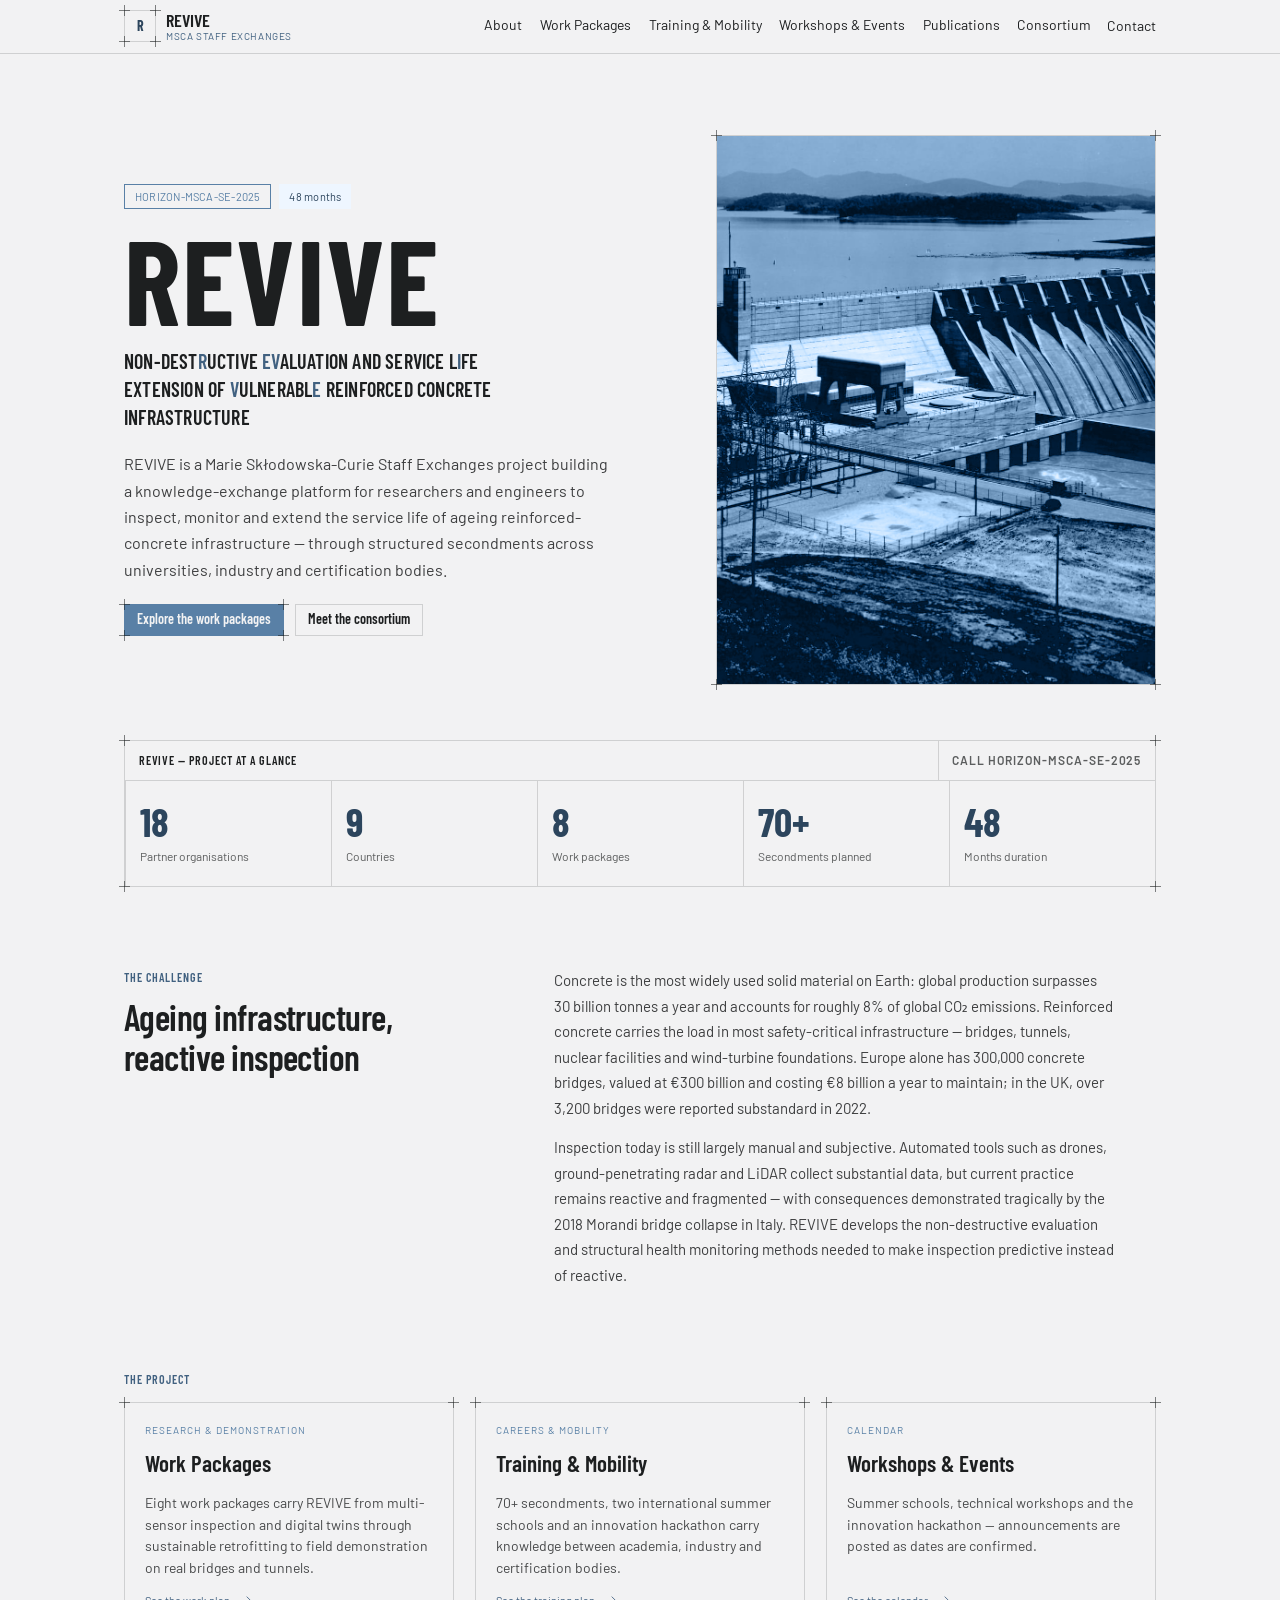
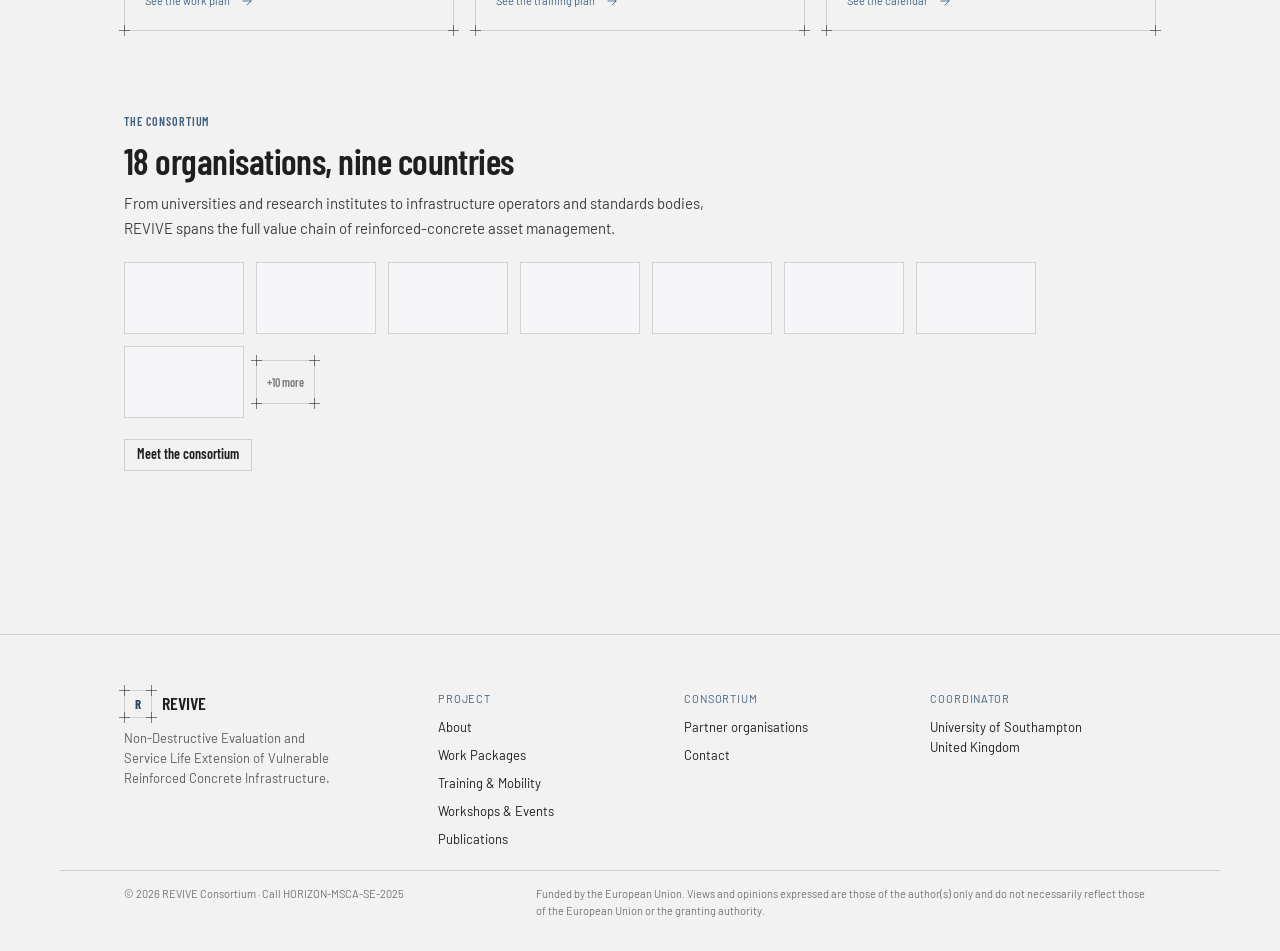
==== index.html @ 706a81e2 "Initial site upload" ====
<!DOCTYPE html>
<html lang="en">
<head>
<meta charset="utf-8">
<meta name="viewport" content="width=device-width, initial-scale=1">
<title>REVIVE — Non-Destructive Evaluation and Service Life Extension of Vulnerable Reinforced Concrete Infrastructure</title>
<meta name="description" content="REVIVE is a Marie Sklodowska-Curie Staff Exchanges project (HORIZON-MSCA-SE-2025) advancing non-destructive evaluation, structural health monitoring and sustainable service-life extension of reinforced concrete infrastructure.">
<link rel="stylesheet" href="styles.css">
<style>
  body { margin: 0; }
  a:not(.btn):hover { color: var(--color-accent-900); }
  .hovercard { transition: border-color .15s ease; }
  .hovercard:hover { border-color: var(--color-accent); }
  img { max-width: 100%; }
  @media (max-width: 720px) {
    section[style*="grid-template-columns"] { grid-template-columns: 1fr !important; }
  }
</style>
</head>
<body>
<div data-screen-label="Home">
<div style="border-bottom:1px solid var(--color-divider);background:var(--color-bg)">
  <nav class="nav" style="max-width:1160px;margin:0 auto;padding:var(--space-3) clamp(20px,5vw,64px);flex-wrap:wrap;row-gap:12px">
    <a href="index.html" style="display:flex;align-items:center;gap:10px;text-decoration:none;color:inherit;margin-right:auto">
      <span class="blueprint" style="position:relative;width:32px;height:32px;display:flex;align-items:center;justify-content:center;font-family:var(--font-heading);font-weight:700;font-size:14px;color:var(--color-accent-800);flex:none">
        <i class="corner tl"></i><i class="corner tr"></i><i class="corner bl"></i><i class="corner br"></i>R
      </span>
      <span style="display:flex;flex-direction:column;line-height:1.15">
        <span class="nav-brand" style="margin:0">REVIVE</span>
        <span style="font-size:10px;letter-spacing:.06em;text-transform:uppercase;color:var(--color-accent-700)">MSCA Staff Exchanges</span>
      </span>
    </a>
    <a href="about.html" style="font-size:14px;padding:4px 2px;text-decoration:none;color:var(--color-text);border-bottom:2px solid transparent;font-weight:400">About</a>
    <a href="work-packages.html" style="font-size:14px;padding:4px 2px;text-decoration:none;color:var(--color-text);border-bottom:2px solid transparent;font-weight:400">Work Packages</a>
    <a href="training-mobility.html" style="font-size:14px;padding:4px 2px;text-decoration:none;color:var(--color-text);border-bottom:2px solid transparent;font-weight:400">Training &amp; Mobility</a>
    <a href="workshops-events.html" style="font-size:14px;padding:4px 2px;text-decoration:none;color:var(--color-text);border-bottom:2px solid transparent;font-weight:400">Workshops &amp; Events</a>
    <a href="publications.html" style="font-size:14px;padding:4px 2px;text-decoration:none;color:var(--color-text);border-bottom:2px solid transparent;font-weight:400">Publications</a>
    <a href="consortium.html" style="font-size:14px;padding:4px 2px;text-decoration:none;color:var(--color-text);border-bottom:2px solid transparent;font-weight:400">Consortium</a>
    <a href="contact.html" style="{{ contactStyle }}">Contact</a>
  </nav>
</div>

<section style="max-width:1160px;margin:0 auto;padding:calc(var(--space-8) * 3) clamp(20px,5vw,64px) calc(var(--space-8) * 2);display:grid;grid-template-columns:minmax(0,6fr) minmax(0,5fr);gap:clamp(24px,5vw,64px);align-items:center">
  <div>
    <div style="display:flex;gap:8px;flex-wrap:wrap;margin-bottom:var(--space-4)">
      <span class="tag tag-outline" style="white-space:nowrap">HORIZON-MSCA-SE-2025</span>
      <span class="tag tag-accent">48 months</span>
    </div>
    <h1 style="font-family:var(--font-heading);font-weight:700;text-transform:uppercase;font-size:clamp(64px,10vw,120px);line-height:0.92;letter-spacing:0.01em;margin:0 0 var(--space-4);color:var(--color-text)">REVIVE</h1>
    <p style="font-family:var(--font-heading);font-weight:600;font-size:clamp(16px,1.8vw,20px);text-transform:uppercase;letter-spacing:.01em;line-height:1.4;color:var(--color-text);margin:0 0 var(--space-6);max-width:46ch">Non-Dest<span style="color:var(--color-accent-700)">r</span>uctive <span style="color:var(--color-accent-700)">e</span><span style="color:var(--color-accent-700)">v</span>aluation and service l<span style="color:var(--color-accent-700)">i</span>fe extension of <span style="color:var(--color-accent-700)">v</span>ulnerabl<span style="color:var(--color-accent-700)">e</span> reinforced concrete infrastructure</p>
    <p style="font-size:16px;line-height:1.65;max-width:54ch;color:color-mix(in srgb, var(--color-text) 85%, transparent);margin:0 0 var(--space-6)">REVIVE is a Marie Skłodowska-Curie Staff Exchanges project building a knowledge-exchange platform for researchers and engineers to inspect, monitor and extend the service life of ageing reinforced-concrete infrastructure — through structured secondments across universities, industry and certification bodies.</p>
    <div style="display:flex;gap:var(--space-3);flex-wrap:wrap">
      <a href="work-packages.html" class="btn btn-primary blueprint" style="text-decoration:none"><i class="corner tl"></i><i class="corner tr"></i><i class="corner bl"></i><i class="corner br"></i>Explore the work packages</a>
      <a href="consortium.html" class="btn btn-secondary" style="text-decoration:none">Meet the consortium</a>
    </div>
  </div>
  <figure class="blueprint duotone" style="position:relative;margin:0;aspect-ratio:4/5;min-height:320px">
    <i class="corner tl"></i><i class="corner tr"></i><i class="corner bl"></i><i class="corner br"></i>
    <img src="assets/concrete-infrastructure.jpg" alt="Large-scale reinforced concrete infrastructure" style="width:100%;height:100%;object-fit:cover;display:block">
  </figure>
</section>

<section style="max-width:1160px;margin:0 auto;padding:0 clamp(20px,5vw,64px) calc(var(--space-8) * 3)">
  <div class="blueprint" style="position:relative">
    <i class="corner tl"></i><i class="corner tr"></i><i class="corner bl"></i><i class="corner br"></i>
    <div style="display:flex;flex-wrap:wrap;border-bottom:1px solid var(--color-divider)">
      <span style="flex:1;min-width:220px;padding:var(--space-3) var(--space-4);font-size:12px;letter-spacing:.08em;text-transform:uppercase;font-weight:600;font-family:var(--font-heading)">REVIVE — project at a glance</span>
      <span style="padding:var(--space-3) var(--space-4);border-left:1px solid var(--color-divider);font-size:12px;letter-spacing:.08em;text-transform:uppercase;font-weight:600;color:color-mix(in srgb, var(--color-text) 70%, transparent);white-space:nowrap">Call HORIZON-MSCA-SE-2025</span>
    </div>
    <div style="display:grid;grid-template-columns:repeat(auto-fit,minmax(160px,1fr))">
      <div style="padding:var(--space-6) var(--space-4);border-left:1px solid var(--color-divider)">
        <div style="font-family:var(--font-heading);font-weight:700;font-size:40px;color:var(--color-accent-800);line-height:1">18</div>
        <div style="font-size:12px;color:color-mix(in srgb, var(--color-text) 70%, transparent);margin-top:6px">Partner organisations</div>
      </div>
      <div style="padding:var(--space-6) var(--space-4);border-left:1px solid var(--color-divider)">
        <div style="font-family:var(--font-heading);font-weight:700;font-size:40px;color:var(--color-accent-800);line-height:1">9</div>
        <div style="font-size:12px;color:color-mix(in srgb, var(--color-text) 70%, transparent);margin-top:6px">Countries</div>
      </div>
      <div style="padding:var(--space-6) var(--space-4);border-left:1px solid var(--color-divider)">
        <div style="font-family:var(--font-heading);font-weight:700;font-size:40px;color:var(--color-accent-800);line-height:1">8</div>
        <div style="font-size:12px;color:color-mix(in srgb, var(--color-text) 70%, transparent);margin-top:6px">Work packages</div>
      </div>
      <div style="padding:var(--space-6) var(--space-4);border-left:1px solid var(--color-divider)">
        <div style="font-family:var(--font-heading);font-weight:700;font-size:40px;color:var(--color-accent-800);line-height:1">70+</div>
        <div style="font-size:12px;color:color-mix(in srgb, var(--color-text) 70%, transparent);margin-top:6px">Secondments planned</div>
      </div>
      <div style="padding:var(--space-6) var(--space-4);border-left:1px solid var(--color-divider)">
        <div style="font-family:var(--font-heading);font-weight:700;font-size:40px;color:var(--color-accent-800);line-height:1">48</div>
        <div style="font-size:12px;color:color-mix(in srgb, var(--color-text) 70%, transparent);margin-top:6px">Months duration</div>
      </div>
    </div>
  </div>
</section>

<section style="max-width:1160px;margin:0 auto;padding:0 clamp(20px,5vw,64px) calc(var(--space-8) * 3);display:grid;grid-template-columns:minmax(0,0.85fr) minmax(0,1.4fr);gap:clamp(24px,5vw,64px)">
  <div>
    <span style="display:block;font-family:var(--font-heading);font-weight:600;font-size:12px;letter-spacing:.08em;text-transform:uppercase;color:var(--color-accent-700);margin-bottom:var(--space-3)">The challenge</span>
    <h2 style="font-size:clamp(26px,3.2vw,36px);margin:0;line-height:1.1">Ageing infrastructure, reactive inspection</h2>
  </div>
  <div>
    <p style="font-size:15px;line-height:1.7;color:color-mix(in srgb, var(--color-text) 85%, transparent);margin:0 0 var(--space-4);max-width:70ch">Concrete is the most widely used solid material on Earth: global production surpasses 30 billion tonnes a year and accounts for roughly 8% of global CO₂ emissions. Reinforced concrete carries the load in most safety-critical infrastructure — bridges, tunnels, nuclear facilities and wind-turbine foundations. Europe alone has 300,000 concrete bridges, valued at €300 billion and costing €8 billion a year to maintain; in the UK, over 3,200 bridges were reported substandard in 2022.</p>
    <p style="font-size:15px;line-height:1.7;color:color-mix(in srgb, var(--color-text) 85%, transparent);margin:0;max-width:70ch">Inspection today is still largely manual and subjective. Automated tools such as drones, ground-penetrating radar and LiDAR collect substantial data, but current practice remains reactive and fragmented — with consequences demonstrated tragically by the 2018 Morandi bridge collapse in Italy. REVIVE develops the non-destructive evaluation and structural health monitoring methods needed to make inspection predictive instead of reactive.</p>
  </div>
</section>

<section style="max-width:1160px;margin:0 auto;padding:0 clamp(20px,5vw,64px) calc(var(--space-8) * 3)">
  <span style="display:block;font-family:var(--font-heading);font-weight:600;font-size:12px;letter-spacing:.08em;text-transform:uppercase;color:var(--color-accent-700);margin-bottom:var(--space-4)">The project</span>
  <div style="display:grid;grid-template-columns:repeat(auto-fit,minmax(320px,1fr));gap:var(--space-6)">
    <a href="work-packages.html" class="card blueprint hovercard" style="text-decoration:none;color:inherit;padding:var(--space-6)">
      <i class="corner tl"></i><i class="corner tr"></i><i class="corner bl"></i><i class="corner br"></i>
      <div class="card-kicker">Research &amp; demonstration</div>
      <div class="card-title" style="font-size:23px;margin-top:4px">Work Packages</div>
      <p class="card-body" style="font-size:14px;margin-top:8px">Eight work packages carry REVIVE from multi-sensor inspection and digital twins through sustainable retrofitting to field demonstration on real bridges and tunnels.</p>
      <div class="card-meta" style="color:var(--color-accent-700);margin-top:var(--space-2)">See the work plan<svg width="14" height="14" viewBox="0 0 24 24" fill="none" stroke="currentColor" stroke-width="1.5" stroke-linecap="round" stroke-linejoin="round" style="margin-left:4px"><path d="M5 12h14"></path><path d="m12 5 7 7-7 7"></path></svg></div>
    </a>
    <a href="training-mobility.html" class="card blueprint hovercard" style="text-decoration:none;color:inherit;padding:var(--space-6)">
      <i class="corner tl"></i><i class="corner tr"></i><i class="corner bl"></i><i class="corner br"></i>
      <div class="card-kicker">Careers &amp; mobility</div>
      <div class="card-title" style="font-size:23px;margin-top:4px">Training &amp; Mobility</div>
      <p class="card-body" style="font-size:14px;margin-top:8px">70+ secondments, two international summer schools and an innovation hackathon carry knowledge between academia, industry and certification bodies.</p>
      <div class="card-meta" style="color:var(--color-accent-700);margin-top:var(--space-2)">See the training plan<svg width="14" height="14" viewBox="0 0 24 24" fill="none" stroke="currentColor" stroke-width="1.5" stroke-linecap="round" stroke-linejoin="round" style="margin-left:4px"><path d="M5 12h14"></path><path d="m12 5 7 7-7 7"></path></svg></div>
    </a>
    <a href="workshops-events.html" class="card blueprint hovercard" style="text-decoration:none;color:inherit;padding:var(--space-6)">
      <i class="corner tl"></i><i class="corner tr"></i><i class="corner bl"></i><i class="corner br"></i>
      <div class="card-kicker">Calendar</div>
      <div class="card-title" style="font-size:23px;margin-top:4px">Workshops &amp; Events</div>
      <p class="card-body" style="font-size:14px;margin-top:8px">Summer schools, technical workshops and the innovation hackathon — announcements are posted as dates are confirmed.</p>
      <div class="card-meta" style="color:var(--color-accent-700);margin-top:var(--space-2)">See the calendar<svg width="14" height="14" viewBox="0 0 24 24" fill="none" stroke="currentColor" stroke-width="1.5" stroke-linecap="round" stroke-linejoin="round" style="margin-left:4px"><path d="M5 12h14"></path><path d="m12 5 7 7-7 7"></path></svg></div>
    </a>
  </div>
</section>

<section style="max-width:1160px;margin:0 auto;padding:0 clamp(20px,5vw,64px) calc(var(--space-8) * 3)">
  <span style="display:block;font-family:var(--font-heading);font-weight:600;font-size:12px;letter-spacing:.08em;text-transform:uppercase;color:var(--color-accent-700);margin-bottom:var(--space-3)">The consortium</span>
  <h2 style="font-size:clamp(26px,3.2vw,36px);margin:0 0 var(--space-3);line-height:1.1">18 organisations, nine countries</h2>
  <p style="font-size:15px;line-height:1.7;color:color-mix(in srgb, var(--color-text) 85%, transparent);margin:0 0 var(--space-6);max-width:75ch">From universities and research institutes to infrastructure operators and standards bodies, REVIVE spans the full value chain of reinforced-concrete asset management.</p>
  <div style="display:flex;flex-wrap:wrap;gap:12px;margin-bottom:var(--space-6);align-items:center">
    <span class="blueprint" style="position:relative;width:120px;height:72px;flex:none;display:flex;align-items:center;justify-content:center;overflow:hidden;background:var(--color-neutral-100)"><i class="corner tl"></i><i class="corner tr"></i><i class="corner bl"></i><i class="corner br"></i><img src="assets/logos/uos.png" alt="University of Southampton logo" style="max-width:80%;max-height:72%;object-fit:contain" onerror="this.remove()"></span>
    <span class="blueprint" style="position:relative;width:120px;height:72px;flex:none;display:flex;align-items:center;justify-content:center;overflow:hidden;background:var(--color-neutral-100)"><i class="corner tl"></i><i class="corner tr"></i><i class="corner bl"></i><i class="corner br"></i><img src="assets/logos/tud.png" alt="TU Delft logo" style="max-width:80%;max-height:72%;object-fit:contain" onerror="this.remove()"></span>
    <span class="blueprint" style="position:relative;width:120px;height:72px;flex:none;display:flex;align-items:center;justify-content:center;overflow:hidden;background:var(--color-neutral-100)"><i class="corner tl"></i><i class="corner tr"></i><i class="corner bl"></i><i class="corner br"></i><img src="assets/logos/hsu.png" alt="Helmut Schmidt University logo" style="max-width:80%;max-height:72%;object-fit:contain" onerror="this.remove()"></span>
    <span class="blueprint" style="position:relative;width:120px;height:72px;flex:none;display:flex;align-items:center;justify-content:center;overflow:hidden;background:var(--color-neutral-100)"><i class="corner tl"></i><i class="corner tr"></i><i class="corner bl"></i><i class="corner br"></i><img src="assets/logos/uob.png" alt="University of Bristol logo" style="max-width:80%;max-height:72%;object-fit:contain" onerror="this.remove()"></span>
    <span class="blueprint" style="position:relative;width:120px;height:72px;flex:none;display:flex;align-items:center;justify-content:center;overflow:hidden;background:var(--color-neutral-100)"><i class="corner tl"></i><i class="corner tr"></i><i class="corner bl"></i><i class="corner br"></i><img src="assets/logos/urtv.png" alt="University of Roma Tor Vergata logo" style="max-width:80%;max-height:72%;object-fit:contain" onerror="this.remove()"></span>
    <span class="blueprint" style="position:relative;width:120px;height:72px;flex:none;display:flex;align-items:center;justify-content:center;overflow:hidden;background:var(--color-neutral-100)"><i class="corner tl"></i><i class="corner tr"></i><i class="corner bl"></i><i class="corner br"></i><img src="assets/logos/ul.png" alt="University of Ljubljana logo" style="max-width:80%;max-height:72%;object-fit:contain" onerror="this.remove()"></span>
    <span class="blueprint" style="position:relative;width:120px;height:72px;flex:none;display:flex;align-items:center;justify-content:center;overflow:hidden;background:var(--color-neutral-100)"><i class="corner tl"></i><i class="corner tr"></i><i class="corner bl"></i><i class="corner br"></i><img src="assets/logos/sztaki.png" alt="HUN-REN SZTAKI logo" style="max-width:80%;max-height:72%;object-fit:contain" onerror="this.remove()"></span>
    <span class="blueprint" style="position:relative;width:120px;height:72px;flex:none;display:flex;align-items:center;justify-content:center;overflow:hidden;background:var(--color-neutral-100)"><i class="corner tl"></i><i class="corner tr"></i><i class="corner bl"></i><i class="corner br"></i><img src="assets/logos/zag.png" alt="ZAG logo" style="max-width:80%;max-height:72%;object-fit:contain" onerror="this.remove()"></span>
    <span class="blueprint" style="position:relative;display:inline-flex;align-items:center;justify-content:center;min-width:56px;height:44px;padding:0 10px;font-family:var(--font-heading);font-weight:600;font-size:12px;color:color-mix(in srgb, var(--color-text) 55%, transparent)"><i class="corner tl"></i><i class="corner tr"></i><i class="corner bl"></i><i class="corner br"></i>+10 more</span>
  </div>
  <a href="consortium.html" class="btn btn-secondary" style="text-decoration:none">Meet the consortium</a>
</section>

<div style="border-top:1px solid var(--color-divider);margin-top:calc(var(--space-8) * 3)">
  <div style="max-width:1160px;margin:0 auto;padding:calc(var(--space-8) * 2) clamp(20px,5vw,64px) var(--space-6);display:grid;grid-template-columns:1.3fr 1fr 1fr 1fr;gap:var(--space-8) var(--space-6)">
    <div>
      <div style="display:flex;align-items:center;gap:10px;margin-bottom:var(--space-3)">
        <span class="blueprint" style="position:relative;width:28px;height:28px;display:flex;align-items:center;justify-content:center;font-family:var(--font-heading);font-weight:700;font-size:13px;color:var(--color-accent-800);flex:none"><i class="corner tl"></i><i class="corner tr"></i><i class="corner bl"></i><i class="corner br"></i>R</span>
        <span class="nav-brand" style="margin:0">REVIVE</span>
      </div>
      <p style="font-size:13px;color:color-mix(in srgb, var(--color-text) 70%, transparent);max-width:32ch;margin:0">Non-Destructive Evaluation and Service Life Extension of Vulnerable Reinforced Concrete Infrastructure.</p>
    </div>
    <div>
      <div style="font-size:11px;letter-spacing:.08em;text-transform:uppercase;color:var(--color-accent-700);margin-bottom:var(--space-3)">Project</div>
      <div style="display:flex;flex-direction:column;gap:8px">
        <a href="about.html" style="font-size:13px;color:var(--color-text);text-decoration:none">About</a>
        <a href="work-packages.html" style="font-size:13px;color:var(--color-text);text-decoration:none">Work Packages</a>
        <a href="training-mobility.html" style="font-size:13px;color:var(--color-text);text-decoration:none">Training &amp; Mobility</a>
        <a href="workshops-events.html" style="font-size:13px;color:var(--color-text);text-decoration:none">Workshops &amp; Events</a>
        <a href="publications.html" style="font-size:13px;color:var(--color-text);text-decoration:none">Publications</a>
      </div>
    </div>
    <div>
      <div style="font-size:11px;letter-spacing:.08em;text-transform:uppercase;color:var(--color-accent-700);margin-bottom:var(--space-3)">Consortium</div>
      <div style="display:flex;flex-direction:column;gap:8px">
        <a href="consortium.html" style="font-size:13px;color:var(--color-text);text-decoration:none">Partner organisations</a>
        <a href="contact.html" style="font-size:13px;color:var(--color-text);text-decoration:none">Contact</a>
      </div>
    </div>
    <div>
      <div style="font-size:11px;letter-spacing:.08em;text-transform:uppercase;color:var(--color-accent-700);margin-bottom:var(--space-3)">Coordinator</div>
      <p style="font-size:13px;margin:0;color:var(--color-text)">University of Southampton<br/>United Kingdom</p>
    </div>
  </div>
  <div style="max-width:1160px;margin:0 auto;padding:var(--space-4) clamp(20px,5vw,64px) calc(var(--space-8) * 1.2);display:flex;justify-content:space-between;flex-wrap:wrap;gap:12px;border-top:1px solid var(--color-divider);font-size:11px;color:color-mix(in srgb, var(--color-text) 60%, transparent)">
    <span>© 2026 REVIVE Consortium · Call HORIZON-MSCA-SE-2025</span>
    <span style="max-width:620px">Funded by the European Union. Views and opinions expressed are those of the author(s) only and do not necessarily reflect those of the European Union or the granting authority.</span>
  </div>
</div>
</div>
</body>
</html>
---- styles.css ----
/* Industry — design-system tokens and component classes. This file is the source of truth for the system's look; retune it here and see readme.md. */
@import url('https://fonts.googleapis.com/css2?family=Barlow:wght@400;500;700&family=Barlow+Condensed:wght@400;600&display=swap');

:root {
  --color-bg: #f2f2f3;
  --color-surface: #e9e9ea;
  --color-text: #1d1f20;
  --color-accent: #5980a6;
  --color-accent-2: #728fab;
  --color-divider: color-mix(in srgb, #1d1f20 16%, transparent);

  /* Tonal ramps — generated in OKLCH on one shared lightness scale, so the
     same step of any role matches the others in visual value. */
  --color-neutral-100: #f5f5f8;
  --color-neutral-200: #e7e7ea;
  --color-neutral-300: #d4d4d7;
  --color-neutral-400: #b7b7ba;
  --color-neutral-500: #98989b;
  --color-neutral-600: #7a7a7d;
  --color-neutral-700: #5d5d60;
  --color-neutral-800: #424244;
  --color-neutral-900: #2b2b2d;

  --color-accent-100: #eef6ff;
  --color-accent-200: #d6ebff;
  --color-accent-300: #b5d9fd;
  --color-accent-400: #94bce3;
  --color-accent-500: #749dc4;
  --color-accent-600: #597ea3;
  --color-accent-700: #416180;
  --color-accent-800: #2c455d;
  --color-accent-900: #1d2d3d;

  --color-accent-2-100: #eef6ff;
  --color-accent-2-200: #d6ebff;
  --color-accent-2-300: #bdd8f2;
  --color-accent-2-400: #9ebbd8;
  --color-accent-2-500: #7e9cb8;
  --color-accent-2-600: #627d98;
  --color-accent-2-700: #486077;
  --color-accent-2-800: #314457;
  --color-accent-2-900: #1f2d3a;

  --font-heading: "Barlow Condensed", system-ui, sans-serif;
  --font-heading-weight: 600;
  --font-body: "Barlow", system-ui, sans-serif;

  --space-1: 3.4px;
  --space-2: 6.8px;
  --space-3: 10.2px;
  --space-4: 13.6px;
  --space-6: 20.4px;
  --space-8: 27.2px;

  --radius-sm: 2px;
  --radius-md: 4px;
  --radius-lg: 7px;

  /* Elevation — derived from the ground: soft ink-tinted shadows on a
     light theme, a hairline edge + ambient darkness on a dark one. */
  --shadow-sm: 0 1px 2px color-mix(in srgb, #2b2b2d 14%, transparent);
  --shadow-md: 0 3px 10px color-mix(in srgb, #2b2b2d 16%, transparent);
  --shadow-lg: 0 12px 32px color-mix(in srgb, #2b2b2d 22%, transparent);
}

body {
  background: var(--color-bg);
  color: var(--color-text);
  font-family: var(--font-body);
}
h1, h2, h3, h4 { font-family: var(--font-heading); font-weight: var(--font-heading-weight); }

.blueprint {
  position: relative;
  border: 1px solid var(--color-divider);
  border-radius: 0;
}
/* The overlay image treatments (halftone, duotone) clip their overlay
   (overflow:hidden); a blueprint wrapper draws its registration marks
   outside the box, so when both classes share a wrapper the frame must
   win. */
.blueprint.halftone, .blueprint.plate, .blueprint.duotone { overflow: visible; }
.blueprint > .corner {
  position: absolute; width: 11px; height: 11px;
  color: color-mix(in srgb, var(--color-text) 55%, transparent);
}
.blueprint > .corner::before, .blueprint > .corner::after {
  content: ""; position: absolute; background: currentColor;
}
.blueprint > .corner::before { left: 5px; top: 0; width: 1px; height: 100%; }
.blueprint > .corner::after  { top: 5px; left: 0; width: 100%; height: 1px; }
.blueprint > .corner.tl { top: -6px; left: -6px; }
.blueprint > .corner.tr { top: -6px; right: -6px; }
.blueprint > .corner.bl { bottom: -6px; left: -6px; }
.blueprint > .corner.br { bottom: -6px; right: -6px; }

.duotone{position:relative;overflow:hidden}
.duotone::after{content:"";position:absolute;inset:0;pointer-events:none;
  background:var(--color-accent);mix-blend-mode:color}

/* ══════════════════════════════════════════════════════════════════════════
   Components — built with the tokens above. Plain CSS
   on plain HTML: no JavaScript, no build step. Each class is documented in
   readme.md and demonstrated in foundations/ and components/.
   ══════════════════════════════════════════════════════════════════════ */

*, *::before, *::after { box-sizing: border-box; }
body { margin: 0; font-size: 15px; line-height: 1.55; font-weight: 400; }
h1, h2, h3, h4, h5, h6 {
  font-family: var(--font-heading); font-weight: var(--font-heading-weight);
  line-height: 1.12; letter-spacing: -0.015em; margin: 0 0 var(--space-2);
}
h1 { font-size: 42px; }
h2 { font-size: 32px; }
h3 { font-size: 25px; }
h4 { font-size: 20px; }
h5 { font-size: 16px; }
h6 { font-size: 13px; }
h6 { letter-spacing: 0.08em; text-transform: uppercase; }
p { margin: 0 0 var(--space-3); }
a { color: var(--color-accent); text-underline-offset: 3px; }
img { display: block; max-width: 100%; }
figure { margin: 0; }
figcaption {
  font-size: 11px; margin-top: var(--space-1);
  color: color-mix(in srgb, var(--color-text) 55%, transparent);
}
.text-muted { color: color-mix(in srgb, var(--color-text) 55%, transparent); }
:focus { outline: none; }
:focus-visible { outline: 2px solid var(--color-accent); outline-offset: 2px; }
::selection { background: color-mix(in srgb, var(--color-accent) 30%, transparent); }

/* — rules — */
.hr {
  height: 1px; border: 0; margin: var(--space-4) 0;
  background: var(--color-divider);
}

/* — buttons — */
.btn {
  display: inline-flex; align-items: center; justify-content: center; gap: 6px;
  cursor: pointer; text-decoration: none;
  font-family: var(--font-heading); font-weight: var(--font-heading-weight);
  font-size: 14px; line-height: 1.2; color: var(--color-text); /* matches the .input's 14px —
     the pair sits side by side in sign-up rows */
  background: transparent; border: 1px solid transparent;
  padding: var(--space-2) calc(var(--space-3) * 1.2);
  border-radius: var(--radius-md);
}
.btn svg { display: block; }
.btn:disabled { opacity: 0.45; cursor: not-allowed; }
.btn-primary { background: var(--color-accent); color: var(--color-bg); }
.btn-primary:hover { background: var(--color-accent-600); }
.btn-primary:active { background: var(--color-accent-700); }
.btn-secondary { border-color: var(--color-divider); }
.btn-secondary:hover { background: color-mix(in srgb, var(--color-text) 7%, transparent); }
.btn-secondary:active { background: color-mix(in srgb, var(--color-text) 14%, transparent); }
.btn-ghost { color: var(--color-accent); padding-inline: var(--space-1); }
.btn-ghost:hover { background: color-mix(in srgb, var(--color-accent) 10%, transparent); }
.btn-ghost:active { background: color-mix(in srgb, var(--color-accent) 18%, transparent); }
.btn-icon { width: 36px; height: 36px; padding: 0; }
.btn-block { width: 100%; margin-top: var(--space-2); }

/* — forms — */
.field > label {
  display: block; font-size: 12px; margin-bottom: 5px;
  color: color-mix(in srgb, var(--color-text) 70%, transparent);
}
.input {
  width: 100%; min-height: 36px; padding: 6px 10px; font: inherit;
  font-size: 14px; color: var(--color-text); caret-color: var(--color-accent);
  background: var(--color-surface);
  border: 1px solid var(--color-divider); border-radius: var(--radius-md);
}
.input:hover { border-color: color-mix(in srgb, var(--color-text) 45%, transparent); }
.input:focus-visible { border-color: var(--color-accent); outline-offset: 0; }
textarea.input { min-height: 90px; resize: vertical; }
.radio { display: inline-flex; align-items: center; gap: 8px; cursor: pointer; font-size: 14px; }
.radio input, .seg-opt input {
  position: absolute; opacity: 0; width: 0; height: 0; pointer-events: none;
}
.radio .dot {
  width: 16px; height: 16px; flex: none; border-radius: 50%;
  border: 1.5px solid var(--color-divider);
}
.radio:hover .dot { border-color: var(--color-accent); }
.radio input:checked + .dot {
  border-color: var(--color-accent); background: var(--color-accent);
  box-shadow: inset 0 0 0 4px var(--color-bg);
}
.radio input:focus-visible + .dot { outline: 2px solid var(--color-accent); outline-offset: 2px; }
.seg {
  display: inline-flex; overflow: hidden;
  border: 1px solid var(--color-divider); border-radius: var(--radius-md);
}
.seg-opt {
  display: inline-flex; align-items: center; gap: 6px;
  padding: 7px 12px; font-size: 13px; cursor: pointer;
}
.seg-opt + .seg-opt { border-left: 1px solid var(--color-divider); }
.seg-opt:has(input:checked) { background: var(--color-accent); color: var(--color-bg); }
.seg-opt:not(:has(input:checked)):hover { background: color-mix(in srgb, var(--color-text) 7%, transparent); }
.seg-opt:has(input:focus-visible) { outline: 2px solid var(--color-accent); outline-offset: -2px; }

/* — cards — */
.card {
  display: flex; flex-direction: column; gap: var(--space-2);
  padding: var(--space-3); border-radius: var(--radius-md); background: var(--color-surface);
}
.card-kicker { font-size: 10px; letter-spacing: 0.1em; text-transform: uppercase; color: var(--color-accent); }
.card-title {
  font-family: var(--font-heading); font-weight: var(--font-heading-weight);
  font-size: 17px; line-height: 1.2;
}
.card-body { margin: 0; font-size: 13px; opacity: 0.8; flex: 1; }
.card-meta {
  display: flex; align-items: center; gap: 6px; font-size: 11px;
  color: color-mix(in srgb, var(--color-text) 50%, transparent);
}
.elev-sm { box-shadow: var(--shadow-sm); }
.elev-md { box-shadow: var(--shadow-md); }
.elev-lg { box-shadow: var(--shadow-lg); }

/* — tags — */
.tag {
  display: inline-flex; align-items: center; font-size: 11px;
  letter-spacing: 0.02em; padding: 3px 10px;
  border-radius: calc(var(--radius-md) * 0.75);
}
.tag-accent { background: var(--color-accent-100); color: var(--color-accent-800); }
.tag-accent-2 { background: var(--color-accent-2-100); color: var(--color-accent-2-800); }
.tag-neutral { background: var(--color-neutral-100); color: var(--color-neutral-800); }
.tag-outline { border: 1px solid var(--color-accent); color: var(--color-accent); }

/* — navigation — */
.nav {
  display: flex; align-items: center; gap: var(--space-4);
  padding: var(--space-3) var(--space-4);
  border-bottom: none;
}
.nav-brand {
  font-family: var(--font-heading); font-weight: var(--font-heading-weight);
  font-size: 18px; margin-right: auto;
}
.nav a { color: inherit; text-decoration: none; font-size: 14px; }
.nav a:hover, .nav a[aria-current='page'] { color: var(--color-accent); }

/* — tables — */
.table { width: 100%; border-collapse: collapse; font-size: 14px; }
.table th {
  text-align: left; font-size: 11px; letter-spacing: 0.08em; text-transform: uppercase;
  color: color-mix(in srgb, var(--color-text) 60%, transparent);
  padding: var(--space-2); border-bottom: 1px solid var(--color-divider);
}
.table td {
  padding: var(--space-2);
  border-bottom: 1px solid color-mix(in srgb, var(--color-text) 8%, transparent);
}
.table tbody tr:hover { background: color-mix(in srgb, var(--color-text) 4%, transparent); }

/* — dialog — */
.dialog-backdrop {
  position: fixed; inset: 0; display: grid; place-items: center;
  padding: var(--space-4);
  background: color-mix(in srgb, var(--color-neutral-900) 50%, transparent);
}
.dialog {
  width: min(440px, 100%); display: flex; flex-direction: column; gap: var(--space-3);
  padding: var(--space-4); border-radius: var(--radius-lg);
  background: var(--color-surface); box-shadow: var(--shadow-lg);
}
.dialog-title {
  font-family: var(--font-heading); font-weight: var(--font-heading-weight);
  font-size: 20px;
}
.dialog-body { font-size: 14px; opacity: 0.85; }
.dialog-actions { display: flex; justify-content: flex-end; gap: var(--space-2); margin-top: var(--space-2); }

/* — blueprint frame: components are wireframe objects (see .blueprint
     and .corner above) — square, transparent, hairline-bordered — */
.card, .btn, .input, .tag, .seg, .dialog { border-radius: 0; }
.card, .dialog { background: transparent; border: 1px solid var(--color-divider); }
.btn { border: 1px solid var(--color-divider); }
.btn-primary { border-color: var(--color-accent); }
.btn-ghost { border-color: transparent; }
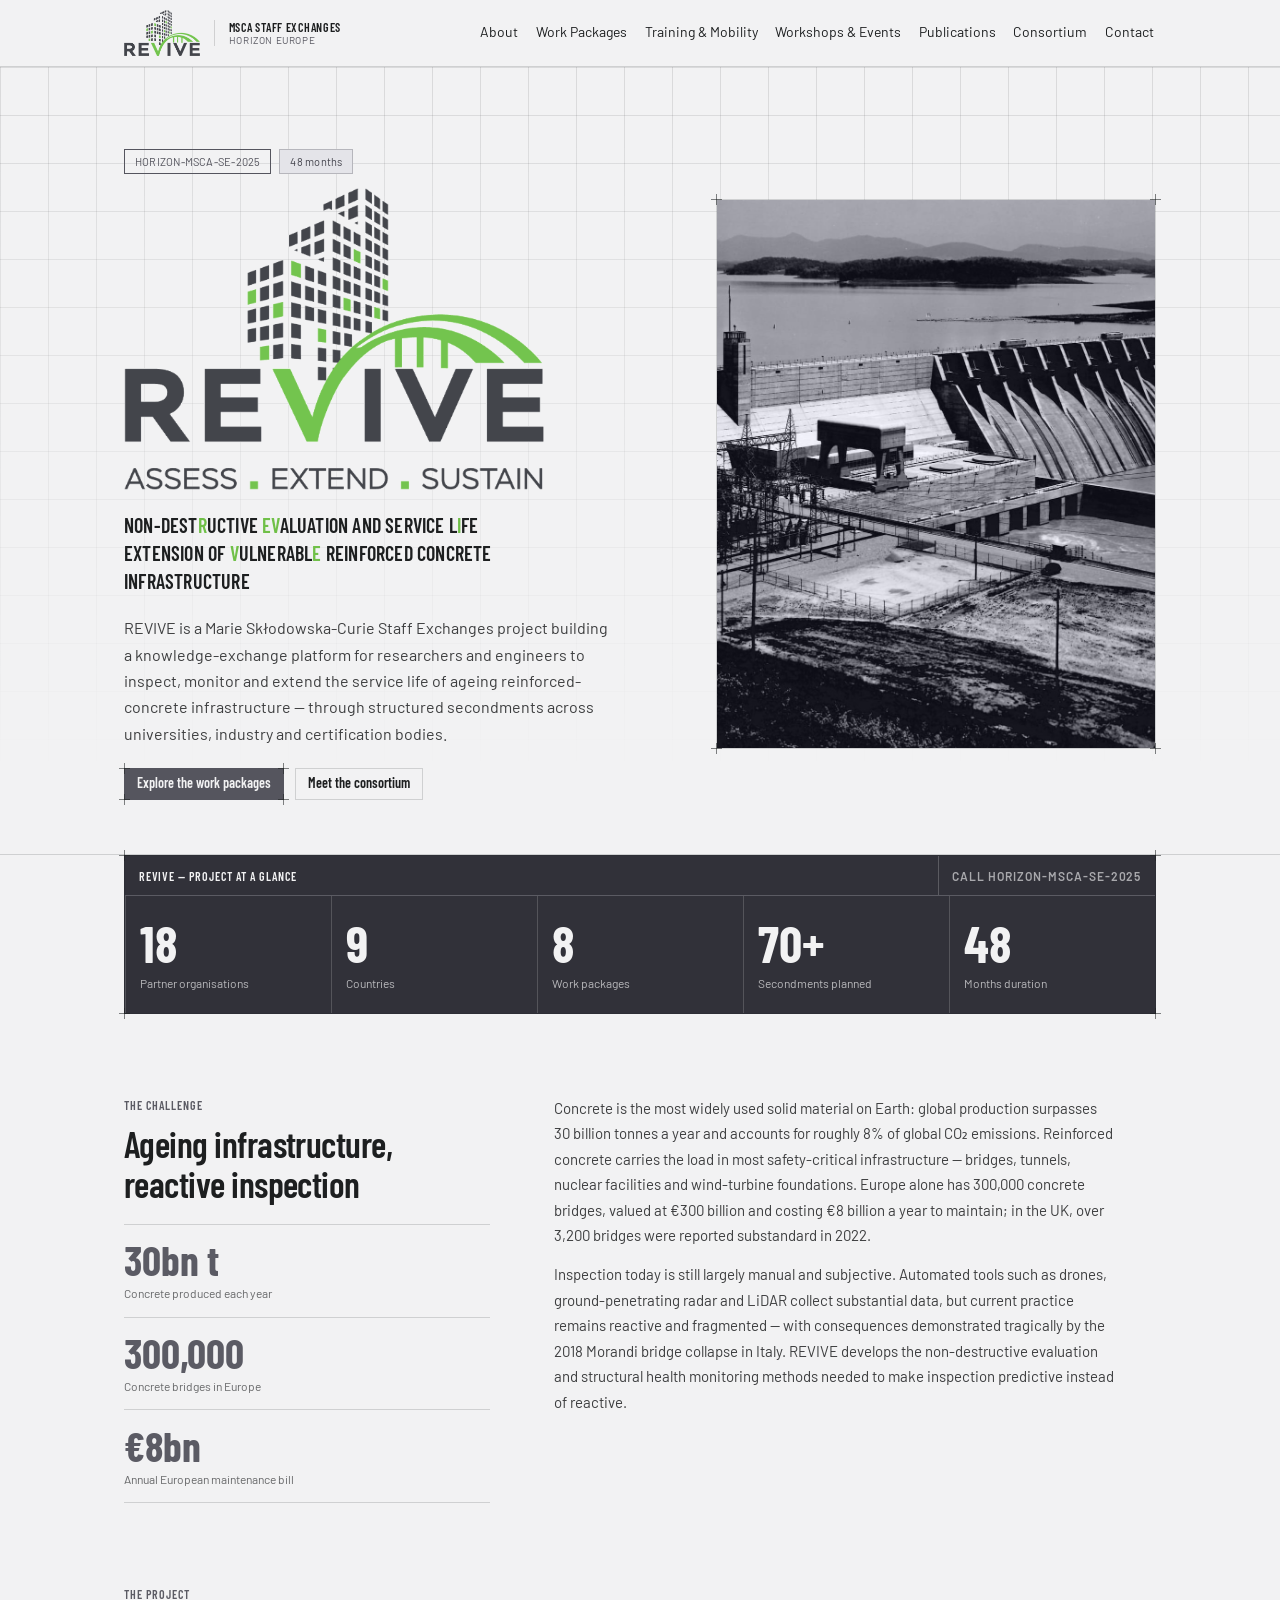
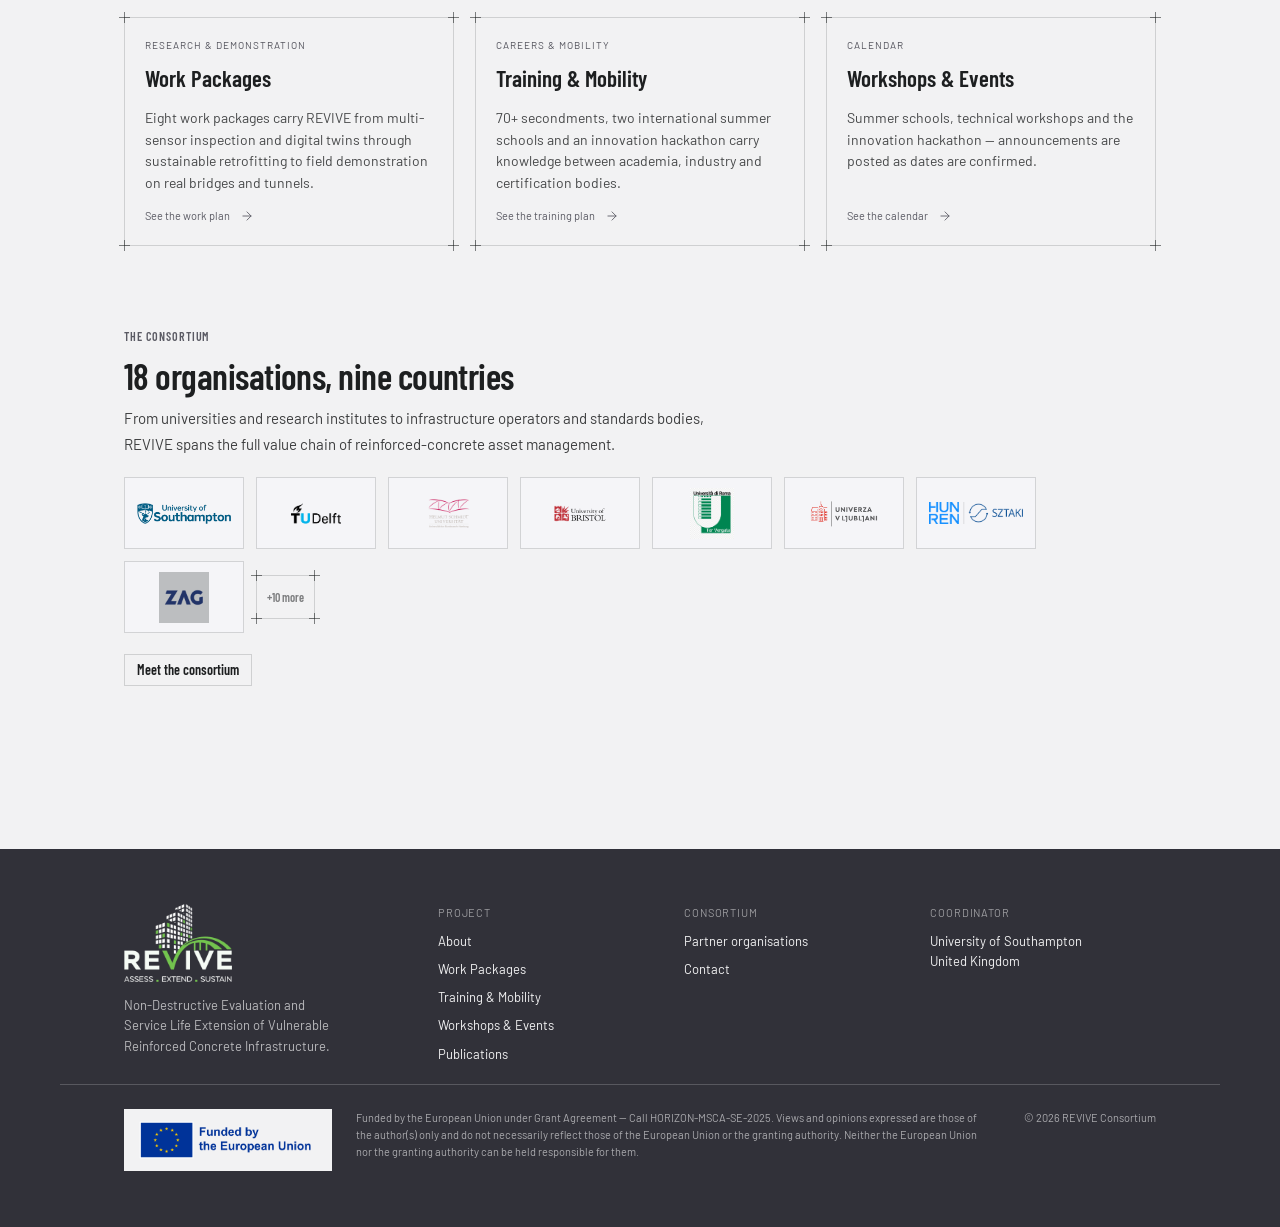
==== commit 419acc12: "Add files via upload" ====
--- a/index.html
+++ b/index.html
@@ -6,28 +6,18 @@
 <title>REVIVE — Non-Destructive Evaluation and Service Life Extension of Vulnerable Reinforced Concrete Infrastructure</title>
 <meta name="description" content="REVIVE is a Marie Sklodowska-Curie Staff Exchanges project (HORIZON-MSCA-SE-2025) advancing non-destructive evaluation, structural health monitoring and sustainable service-life extension of reinforced concrete infrastructure.">
 <link rel="stylesheet" href="styles.css">
-<style>
-  body { margin: 0; }
-  a:not(.btn):hover { color: var(--color-accent-900); }
-  .hovercard { transition: border-color .15s ease; }
-  .hovercard:hover { border-color: var(--color-accent); }
-  img { max-width: 100%; }
-  @media (max-width: 720px) {
-    section[style*="grid-template-columns"] { grid-template-columns: 1fr !important; }
-  }
-</style>
+<link rel="stylesheet" href="theme-revive.css">
+<link rel="stylesheet" href="site.css">
 </head>
 <body>
 <div data-screen-label="Home">
 <div style="border-bottom:1px solid var(--color-divider);background:var(--color-bg)">
   <nav class="nav" style="max-width:1160px;margin:0 auto;padding:var(--space-3) clamp(20px,5vw,64px);flex-wrap:wrap;row-gap:12px">
-    <a href="index.html" style="display:flex;align-items:center;gap:10px;text-decoration:none;color:inherit;margin-right:auto">
-      <span class="blueprint" style="position:relative;width:32px;height:32px;display:flex;align-items:center;justify-content:center;font-family:var(--font-heading);font-weight:700;font-size:14px;color:var(--color-accent-800);flex:none">
-        <i class="corner tl"></i><i class="corner tr"></i><i class="corner bl"></i><i class="corner br"></i>R
-      </span>
-      <span style="display:flex;flex-direction:column;line-height:1.15">
-        <span class="nav-brand" style="margin:0">REVIVE</span>
-        <span style="font-size:10px;letter-spacing:.06em;text-transform:uppercase;color:var(--color-accent-700)">MSCA Staff Exchanges</span>
+    <a href="index.html" style="display:flex;align-items:center;gap:14px;text-decoration:none;color:inherit;margin-right:auto">
+      <img src="assets/revive-logo-mark.png" alt="REVIVE" style="height:46px;width:auto;display:block;flex:none"/>
+      <span style="display:flex;flex-direction:column;line-height:1.2;padding-left:14px;border-left:1px solid var(--color-divider)">
+        <span style="font-family:var(--font-heading);font-weight:600;font-size:12px;letter-spacing:.06em;text-transform:uppercase;color:var(--color-text)">MSCA Staff Exchanges</span>
+        <span style="font-size:10px;letter-spacing:.06em;text-transform:uppercase;color:var(--color-accent-700)">Horizon Europe</span>
       </span>
     </a>
     <a href="about.html" style="font-size:14px;padding:4px 2px;text-decoration:none;color:var(--color-text);border-bottom:2px solid transparent;font-weight:400">About</a>
@@ -36,18 +26,19 @@
     <a href="workshops-events.html" style="font-size:14px;padding:4px 2px;text-decoration:none;color:var(--color-text);border-bottom:2px solid transparent;font-weight:400">Workshops &amp; Events</a>
     <a href="publications.html" style="font-size:14px;padding:4px 2px;text-decoration:none;color:var(--color-text);border-bottom:2px solid transparent;font-weight:400">Publications</a>
     <a href="consortium.html" style="font-size:14px;padding:4px 2px;text-decoration:none;color:var(--color-text);border-bottom:2px solid transparent;font-weight:400">Consortium</a>
-    <a href="contact.html" style="{{ contactStyle }}">Contact</a>
+    <a href="contact.html" style="font-size:14px;padding:4px 2px;text-decoration:none;color:var(--color-text);border-bottom:2px solid transparent;font-weight:400">Contact</a>
   </nav>
 </div>
 
+<div class="gridhead" style="position:relative;isolation:isolate;border-bottom:1px solid var(--color-divider)">
 <section style="max-width:1160px;margin:0 auto;padding:calc(var(--space-8) * 3) clamp(20px,5vw,64px) calc(var(--space-8) * 2);display:grid;grid-template-columns:minmax(0,6fr) minmax(0,5fr);gap:clamp(24px,5vw,64px);align-items:center">
   <div>
     <div style="display:flex;gap:8px;flex-wrap:wrap;margin-bottom:var(--space-4)">
       <span class="tag tag-outline" style="white-space:nowrap">HORIZON-MSCA-SE-2025</span>
       <span class="tag tag-accent">48 months</span>
     </div>
-    <h1 style="font-family:var(--font-heading);font-weight:700;text-transform:uppercase;font-size:clamp(64px,10vw,120px);line-height:0.92;letter-spacing:0.01em;margin:0 0 var(--space-4);color:var(--color-text)">REVIVE</h1>
-    <p style="font-family:var(--font-heading);font-weight:600;font-size:clamp(16px,1.8vw,20px);text-transform:uppercase;letter-spacing:.01em;line-height:1.4;color:var(--color-text);margin:0 0 var(--space-6);max-width:46ch">Non-Dest<span style="color:var(--color-accent-700)">r</span>uctive <span style="color:var(--color-accent-700)">e</span><span style="color:var(--color-accent-700)">v</span>aluation and service l<span style="color:var(--color-accent-700)">i</span>fe extension of <span style="color:var(--color-accent-700)">v</span>ulnerabl<span style="color:var(--color-accent-700)">e</span> reinforced concrete infrastructure</p>
+    <h1 style="margin:0 0 var(--space-6)"><img src="assets/revive-logo.png" alt="REVIVE — Assess, Extend, Sustain" style="width:clamp(240px,34vw,420px);height:auto;display:block"/></h1>
+    <p style="font-family:var(--font-heading);font-weight:600;font-size:clamp(16px,1.8vw,20px);text-transform:uppercase;letter-spacing:.01em;line-height:1.4;color:var(--color-text);margin:0 0 var(--space-6);max-width:46ch">Non-Dest<span style="color:var(--color-revive-green)">r</span>uctive <span style="color:var(--color-revive-green)">e</span><span style="color:var(--color-revive-green)">v</span>aluation and service l<span style="color:var(--color-revive-green)">i</span>fe extension of <span style="color:var(--color-revive-green)">v</span>ulnerabl<span style="color:var(--color-revive-green)">e</span> reinforced concrete infrastructure</p>
     <p style="font-size:16px;line-height:1.65;max-width:54ch;color:color-mix(in srgb, var(--color-text) 85%, transparent);margin:0 0 var(--space-6)">REVIVE is a Marie Skłodowska-Curie Staff Exchanges project building a knowledge-exchange platform for researchers and engineers to inspect, monitor and extend the service life of ageing reinforced-concrete infrastructure — through structured secondments across universities, industry and certification bodies.</p>
     <div style="display:flex;gap:var(--space-3);flex-wrap:wrap">
       <a href="work-packages.html" class="btn btn-primary blueprint" style="text-decoration:none"><i class="corner tl"></i><i class="corner tr"></i><i class="corner bl"></i><i class="corner br"></i>Explore the work packages</a>
@@ -59,34 +50,35 @@
     <img src="assets/concrete-infrastructure.jpg" alt="Large-scale reinforced concrete infrastructure" style="width:100%;height:100%;object-fit:cover;display:block">
   </figure>
 </section>
+</div>
 
 <section style="max-width:1160px;margin:0 auto;padding:0 clamp(20px,5vw,64px) calc(var(--space-8) * 3)">
-  <div class="blueprint" style="position:relative">
+  <div class="blueprint" style="position:relative;background:var(--color-accent-900)">
     <i class="corner tl"></i><i class="corner tr"></i><i class="corner bl"></i><i class="corner br"></i>
-    <div style="display:flex;flex-wrap:wrap;border-bottom:1px solid var(--color-divider)">
-      <span style="flex:1;min-width:220px;padding:var(--space-3) var(--space-4);font-size:12px;letter-spacing:.08em;text-transform:uppercase;font-weight:600;font-family:var(--font-heading)">REVIVE — project at a glance</span>
-      <span style="padding:var(--space-3) var(--space-4);border-left:1px solid var(--color-divider);font-size:12px;letter-spacing:.08em;text-transform:uppercase;font-weight:600;color:color-mix(in srgb, var(--color-text) 70%, transparent);white-space:nowrap">Call HORIZON-MSCA-SE-2025</span>
+    <div style="display:flex;flex-wrap:wrap;border-bottom:1px solid color-mix(in srgb, var(--color-bg) 22%, transparent)">
+      <span style="flex:1;min-width:220px;padding:var(--space-3) var(--space-4);font-size:12px;letter-spacing:.08em;text-transform:uppercase;font-weight:600;font-family:var(--font-heading);color:var(--color-bg)">REVIVE — project at a glance</span>
+      <span style="padding:var(--space-3) var(--space-4);border-left:1px solid color-mix(in srgb, var(--color-bg) 22%, transparent);font-size:12px;letter-spacing:.08em;text-transform:uppercase;font-weight:600;color:color-mix(in srgb, var(--color-bg) 62%, transparent);white-space:nowrap">Call HORIZON-MSCA-SE-2025</span>
     </div>
     <div style="display:grid;grid-template-columns:repeat(auto-fit,minmax(160px,1fr))">
-      <div style="padding:var(--space-6) var(--space-4);border-left:1px solid var(--color-divider)">
-        <div style="font-family:var(--font-heading);font-weight:700;font-size:40px;color:var(--color-accent-800);line-height:1">18</div>
-        <div style="font-size:12px;color:color-mix(in srgb, var(--color-text) 70%, transparent);margin-top:6px">Partner organisations</div>
+      <div style="padding:var(--space-6) var(--space-4);border-left:1px solid color-mix(in srgb, var(--color-bg) 18%, transparent)">
+        <div style="font-family:var(--font-heading);font-weight:700;font-size:clamp(38px,4vw,52px);color:var(--color-bg);line-height:1">18</div>
+        <div style="font-size:12px;color:color-mix(in srgb, var(--color-bg) 70%, transparent);margin-top:6px">Partner organisations</div>
       </div>
-      <div style="padding:var(--space-6) var(--space-4);border-left:1px solid var(--color-divider)">
-        <div style="font-family:var(--font-heading);font-weight:700;font-size:40px;color:var(--color-accent-800);line-height:1">9</div>
-        <div style="font-size:12px;color:color-mix(in srgb, var(--color-text) 70%, transparent);margin-top:6px">Countries</div>
+      <div style="padding:var(--space-6) var(--space-4);border-left:1px solid color-mix(in srgb, var(--color-bg) 18%, transparent)">
+        <div style="font-family:var(--font-heading);font-weight:700;font-size:clamp(38px,4vw,52px);color:var(--color-bg);line-height:1">9</div>
+        <div style="font-size:12px;color:color-mix(in srgb, var(--color-bg) 70%, transparent);margin-top:6px">Countries</div>
       </div>
-      <div style="padding:var(--space-6) var(--space-4);border-left:1px solid var(--color-divider)">
-        <div style="font-family:var(--font-heading);font-weight:700;font-size:40px;color:var(--color-accent-800);line-height:1">8</div>
-        <div style="font-size:12px;color:color-mix(in srgb, var(--color-text) 70%, transparent);margin-top:6px">Work packages</div>
+      <div style="padding:var(--space-6) var(--space-4);border-left:1px solid color-mix(in srgb, var(--color-bg) 18%, transparent)">
+        <div style="font-family:var(--font-heading);font-weight:700;font-size:clamp(38px,4vw,52px);color:var(--color-bg);line-height:1">8</div>
+        <div style="font-size:12px;color:color-mix(in srgb, var(--color-bg) 70%, transparent);margin-top:6px">Work packages</div>
       </div>
-      <div style="padding:var(--space-6) var(--space-4);border-left:1px solid var(--color-divider)">
-        <div style="font-family:var(--font-heading);font-weight:700;font-size:40px;color:var(--color-accent-800);line-height:1">70+</div>
-        <div style="font-size:12px;color:color-mix(in srgb, var(--color-text) 70%, transparent);margin-top:6px">Secondments planned</div>
+      <div style="padding:var(--space-6) var(--space-4);border-left:1px solid color-mix(in srgb, var(--color-bg) 18%, transparent)">
+        <div style="font-family:var(--font-heading);font-weight:700;font-size:clamp(38px,4vw,52px);color:var(--color-bg);line-height:1">70+</div>
+        <div style="font-size:12px;color:color-mix(in srgb, var(--color-bg) 70%, transparent);margin-top:6px">Secondments planned</div>
       </div>
-      <div style="padding:var(--space-6) var(--space-4);border-left:1px solid var(--color-divider)">
-        <div style="font-family:var(--font-heading);font-weight:700;font-size:40px;color:var(--color-accent-800);line-height:1">48</div>
-        <div style="font-size:12px;color:color-mix(in srgb, var(--color-text) 70%, transparent);margin-top:6px">Months duration</div>
+      <div style="padding:var(--space-6) var(--space-4);border-left:1px solid color-mix(in srgb, var(--color-bg) 18%, transparent)">
+        <div style="font-family:var(--font-heading);font-weight:700;font-size:clamp(38px,4vw,52px);color:var(--color-bg);line-height:1">48</div>
+        <div style="font-size:12px;color:color-mix(in srgb, var(--color-bg) 70%, transparent);margin-top:6px">Months duration</div>
       </div>
     </div>
   </div>
@@ -95,7 +87,21 @@
 <section style="max-width:1160px;margin:0 auto;padding:0 clamp(20px,5vw,64px) calc(var(--space-8) * 3);display:grid;grid-template-columns:minmax(0,0.85fr) minmax(0,1.4fr);gap:clamp(24px,5vw,64px)">
   <div>
     <span style="display:block;font-family:var(--font-heading);font-weight:600;font-size:12px;letter-spacing:.08em;text-transform:uppercase;color:var(--color-accent-700);margin-bottom:var(--space-3)">The challenge</span>
-    <h2 style="font-size:clamp(26px,3.2vw,36px);margin:0;line-height:1.1">Ageing infrastructure, reactive inspection</h2>
+    <h2 style="font-size:clamp(26px,3.2vw,36px);margin:0 0 var(--space-6);line-height:1.1">Ageing infrastructure, reactive inspection</h2>
+    <div style="display:flex;flex-direction:column;border-top:1px solid var(--color-divider)">
+      <div style="padding:var(--space-4) 0;border-bottom:1px solid var(--color-divider)">
+        <div style="font-family:var(--font-heading);font-weight:700;font-size:clamp(30px,3.4vw,42px);line-height:1;color:var(--color-accent-700)">30bn t</div>
+        <div style="font-size:12px;color:color-mix(in srgb, var(--color-text) 65%, transparent);margin-top:4px">Concrete produced each year</div>
+      </div>
+      <div style="padding:var(--space-4) 0;border-bottom:1px solid var(--color-divider)">
+        <div style="font-family:var(--font-heading);font-weight:700;font-size:clamp(30px,3.4vw,42px);line-height:1;color:var(--color-accent-700)">300,000</div>
+        <div style="font-size:12px;color:color-mix(in srgb, var(--color-text) 65%, transparent);margin-top:4px">Concrete bridges in Europe</div>
+      </div>
+      <div style="padding:var(--space-4) 0;border-bottom:1px solid var(--color-divider)">
+        <div style="font-family:var(--font-heading);font-weight:700;font-size:clamp(30px,3.4vw,42px);line-height:1;color:var(--color-accent-700)">€8bn</div>
+        <div style="font-size:12px;color:color-mix(in srgb, var(--color-text) 65%, transparent);margin-top:4px">Annual European maintenance bill</div>
+      </div>
+    </div>
   </div>
   <div>
     <p style="font-size:15px;line-height:1.7;color:color-mix(in srgb, var(--color-text) 85%, transparent);margin:0 0 var(--space-4);max-width:70ch">Concrete is the most widely used solid material on Earth: global production surpasses 30 billion tonnes a year and accounts for roughly 8% of global CO₂ emissions. Reinforced concrete carries the load in most safety-critical infrastructure — bridges, tunnels, nuclear facilities and wind-turbine foundations. Europe alone has 300,000 concrete bridges, valued at €300 billion and costing €8 billion a year to maintain; in the UK, over 3,200 bridges were reported substandard in 2022.</p>
@@ -106,21 +112,21 @@
 <section style="max-width:1160px;margin:0 auto;padding:0 clamp(20px,5vw,64px) calc(var(--space-8) * 3)">
   <span style="display:block;font-family:var(--font-heading);font-weight:600;font-size:12px;letter-spacing:.08em;text-transform:uppercase;color:var(--color-accent-700);margin-bottom:var(--space-4)">The project</span>
   <div style="display:grid;grid-template-columns:repeat(auto-fit,minmax(320px,1fr));gap:var(--space-6)">
-    <a href="work-packages.html" class="card blueprint hovercard" style="text-decoration:none;color:inherit;padding:var(--space-6)">
+    <a href="work-packages.html" class="card blueprint h1" style="text-decoration:none;color:inherit;padding:var(--space-6);transition:border-color .18s ease,box-shadow .18s ease,transform .18s ease" >
       <i class="corner tl"></i><i class="corner tr"></i><i class="corner bl"></i><i class="corner br"></i>
       <div class="card-kicker">Research &amp; demonstration</div>
       <div class="card-title" style="font-size:23px;margin-top:4px">Work Packages</div>
       <p class="card-body" style="font-size:14px;margin-top:8px">Eight work packages carry REVIVE from multi-sensor inspection and digital twins through sustainable retrofitting to field demonstration on real bridges and tunnels.</p>
       <div class="card-meta" style="color:var(--color-accent-700);margin-top:var(--space-2)">See the work plan<svg width="14" height="14" viewBox="0 0 24 24" fill="none" stroke="currentColor" stroke-width="1.5" stroke-linecap="round" stroke-linejoin="round" style="margin-left:4px"><path d="M5 12h14"></path><path d="m12 5 7 7-7 7"></path></svg></div>
     </a>
-    <a href="training-mobility.html" class="card blueprint hovercard" style="text-decoration:none;color:inherit;padding:var(--space-6)">
+    <a href="training-mobility.html" class="card blueprint h2" style="text-decoration:none;color:inherit;padding:var(--space-6);transition:border-color .18s ease,box-shadow .18s ease,transform .18s ease" >
       <i class="corner tl"></i><i class="corner tr"></i><i class="corner bl"></i><i class="corner br"></i>
       <div class="card-kicker">Careers &amp; mobility</div>
       <div class="card-title" style="font-size:23px;margin-top:4px">Training &amp; Mobility</div>
       <p class="card-body" style="font-size:14px;margin-top:8px">70+ secondments, two international summer schools and an innovation hackathon carry knowledge between academia, industry and certification bodies.</p>
       <div class="card-meta" style="color:var(--color-accent-700);margin-top:var(--space-2)">See the training plan<svg width="14" height="14" viewBox="0 0 24 24" fill="none" stroke="currentColor" stroke-width="1.5" stroke-linecap="round" stroke-linejoin="round" style="margin-left:4px"><path d="M5 12h14"></path><path d="m12 5 7 7-7 7"></path></svg></div>
     </a>
-    <a href="workshops-events.html" class="card blueprint hovercard" style="text-decoration:none;color:inherit;padding:var(--space-6)">
+    <a href="workshops-events.html" class="card blueprint h3" style="text-decoration:none;color:inherit;padding:var(--space-6);transition:border-color .18s ease,box-shadow .18s ease,transform .18s ease" >
       <i class="corner tl"></i><i class="corner tr"></i><i class="corner bl"></i><i class="corner br"></i>
       <div class="card-kicker">Calendar</div>
       <div class="card-title" style="font-size:23px;margin-top:4px">Workshops &amp; Events</div>
@@ -148,40 +154,40 @@
   <a href="consortium.html" class="btn btn-secondary" style="text-decoration:none">Meet the consortium</a>
 </section>
 
-<div style="border-top:1px solid var(--color-divider);margin-top:calc(var(--space-8) * 3)">
+<div style="background:var(--color-accent-900);color:var(--color-bg);margin-top:calc(var(--space-8) * 3)">
   <div style="max-width:1160px;margin:0 auto;padding:calc(var(--space-8) * 2) clamp(20px,5vw,64px) var(--space-6);display:grid;grid-template-columns:1.3fr 1fr 1fr 1fr;gap:var(--space-8) var(--space-6)">
     <div>
-      <div style="display:flex;align-items:center;gap:10px;margin-bottom:var(--space-3)">
-        <span class="blueprint" style="position:relative;width:28px;height:28px;display:flex;align-items:center;justify-content:center;font-family:var(--font-heading);font-weight:700;font-size:13px;color:var(--color-accent-800);flex:none"><i class="corner tl"></i><i class="corner tr"></i><i class="corner bl"></i><i class="corner br"></i>R</span>
-        <span class="nav-brand" style="margin:0">REVIVE</span>
-      </div>
-      <p style="font-size:13px;color:color-mix(in srgb, var(--color-text) 70%, transparent);max-width:32ch;margin:0">Non-Destructive Evaluation and Service Life Extension of Vulnerable Reinforced Concrete Infrastructure.</p>
+      <img src="assets/revive-logo-reversed.png" alt="REVIVE" style="height:78px;width:auto;display:block;margin-bottom:var(--space-4)"/>
+      <p style="font-size:13px;color:color-mix(in srgb, var(--color-bg) 70%, transparent);max-width:32ch;margin:0">Non-Destructive Evaluation and Service Life Extension of Vulnerable Reinforced Concrete Infrastructure.</p>
     </div>
     <div>
-      <div style="font-size:11px;letter-spacing:.08em;text-transform:uppercase;color:var(--color-accent-700);margin-bottom:var(--space-3)">Project</div>
+      <div style="font-size:11px;letter-spacing:.08em;text-transform:uppercase;color:color-mix(in srgb, var(--color-bg) 55%, transparent);margin-bottom:var(--space-3)">Project</div>
       <div style="display:flex;flex-direction:column;gap:8px">
-        <a href="about.html" style="font-size:13px;color:var(--color-text);text-decoration:none">About</a>
-        <a href="work-packages.html" style="font-size:13px;color:var(--color-text);text-decoration:none">Work Packages</a>
-        <a href="training-mobility.html" style="font-size:13px;color:var(--color-text);text-decoration:none">Training &amp; Mobility</a>
-        <a href="workshops-events.html" style="font-size:13px;color:var(--color-text);text-decoration:none">Workshops &amp; Events</a>
-        <a href="publications.html" style="font-size:13px;color:var(--color-text);text-decoration:none">Publications</a>
+        <a href="about.html" style="font-size:13px;color:var(--color-bg);text-decoration:none" class="h4">About</a>
+        <a href="work-packages.html" style="font-size:13px;color:var(--color-bg);text-decoration:none" class="h5">Work Packages</a>
+        <a href="training-mobility.html" style="font-size:13px;color:var(--color-bg);text-decoration:none" class="h6">Training &amp; Mobility</a>
+        <a href="workshops-events.html" style="font-size:13px;color:var(--color-bg);text-decoration:none" class="h7">Workshops &amp; Events</a>
+        <a href="publications.html" style="font-size:13px;color:var(--color-bg);text-decoration:none" class="h8">Publications</a>
       </div>
     </div>
     <div>
-      <div style="font-size:11px;letter-spacing:.08em;text-transform:uppercase;color:var(--color-accent-700);margin-bottom:var(--space-3)">Consortium</div>
+      <div style="font-size:11px;letter-spacing:.08em;text-transform:uppercase;color:color-mix(in srgb, var(--color-bg) 55%, transparent);margin-bottom:var(--space-3)">Consortium</div>
       <div style="display:flex;flex-direction:column;gap:8px">
-        <a href="consortium.html" style="font-size:13px;color:var(--color-text);text-decoration:none">Partner organisations</a>
-        <a href="contact.html" style="font-size:13px;color:var(--color-text);text-decoration:none">Contact</a>
+        <a href="consortium.html" style="font-size:13px;color:var(--color-bg);text-decoration:none" class="h9">Partner organisations</a>
+        <a href="contact.html" style="font-size:13px;color:var(--color-bg);text-decoration:none" class="h10">Contact</a>
       </div>
     </div>
     <div>
-      <div style="font-size:11px;letter-spacing:.08em;text-transform:uppercase;color:var(--color-accent-700);margin-bottom:var(--space-3)">Coordinator</div>
-      <p style="font-size:13px;margin:0;color:var(--color-text)">University of Southampton<br/>United Kingdom</p>
+      <div style="font-size:11px;letter-spacing:.08em;text-transform:uppercase;color:color-mix(in srgb, var(--color-bg) 55%, transparent);margin-bottom:var(--space-3)">Coordinator</div>
+      <p style="font-size:13px;margin:0;color:var(--color-bg)">University of Southampton<br/>United Kingdom</p>
     </div>
   </div>
-  <div style="max-width:1160px;margin:0 auto;padding:var(--space-4) clamp(20px,5vw,64px) calc(var(--space-8) * 1.2);display:flex;justify-content:space-between;flex-wrap:wrap;gap:12px;border-top:1px solid var(--color-divider);font-size:11px;color:color-mix(in srgb, var(--color-text) 60%, transparent)">
-    <span>© 2026 REVIVE Consortium · Call HORIZON-MSCA-SE-2025</span>
-    <span style="max-width:620px">Funded by the European Union. Views and opinions expressed are those of the author(s) only and do not necessarily reflect those of the European Union or the granting authority.</span>
+  <div style="max-width:1160px;margin:0 auto;padding-top:24px;padding-bottom:56px;padding-left:clamp(20px,5vw,64px);padding-right:clamp(20px,5vw,64px);display:flex;align-items:flex-start;flex-wrap:wrap;column-gap:32px;row-gap:20px;border-top:1px solid color-mix(in srgb, var(--color-bg) 20%, transparent)">
+    <div style="display:flex;align-items:flex-start;flex-wrap:wrap;column-gap:24px;row-gap:16px;flex:1 1 320px;min-width:0">
+      <span style="background:var(--color-bg);padding:11px 14px;display:block;flex:none"><img src="assets/eu-funded.png" alt="Funded by the European Union" style="height:40px;width:auto;display:block"/></span>
+      <span style="font-size:11px;color:color-mix(in srgb, var(--color-bg) 62%, transparent);flex:1 1 260px;min-width:0;line-height:1.55">Funded by the European Union under Grant Agreement — Call HORIZON-MSCA-SE-2025. Views and opinions expressed are those of the author(s) only and do not necessarily reflect those of the European Union or the granting authority. Neither the European Union nor the granting authority can be held responsible for them.</span>
+    </div>
+    <span style="font-size:11px;color:color-mix(in srgb, var(--color-bg) 62%, transparent);flex:none;margin-left:auto">© 2026 REVIVE Consortium</span>
   </div>
 </div>
 </div>
--- a/theme-revive.css
+++ b/theme-revive.css
@@ -0,0 +1,46 @@
+/* REVIVE palette — the Industry accent ramp retuned to the greys of the
+   REVIVE logo (#404048) so the site and the mark sit in one family.
+   Loaded after the design system's styles.css, which it overrides. */
+:root {
+  --color-accent: #55555e;
+  --color-accent-2: #62626b;
+
+  --color-accent-100: #e4e4e9;
+  --color-accent-200: #d8d8de;
+  --color-accent-300: #d2d2d8;
+  --color-accent-400: #b5b5bd;
+  --color-accent-500: #96969f;
+  --color-accent-600: #787881;
+  --color-accent-700: #5b5b64;
+  --color-accent-800: #45454e;
+  --color-accent-900: #313139;
+
+  --color-accent-2-100: #e4e4e9;
+  --color-accent-2-200: #d8d8de;
+  --color-accent-2-300: #d2d2d8;
+  --color-accent-2-400: #b5b5bd;
+  --color-accent-2-500: #96969f;
+  --color-accent-2-600: #787881;
+  --color-accent-2-700: #5b5b64;
+  --color-accent-2-800: #45454e;
+  --color-accent-2-900: #313139;
+
+  /* Sampled from the logo artwork — used only where the mark's own green
+     is doing the talking (the REVIVE letters in the strapline). */
+  --color-revive-green: #70c048;
+
+  /* The missing steps in the design system's spacing scale. */
+  --space-5: 17px;
+  --space-7: 23.8px;
+}
+
+/* Filled chips keep a hairline so the plate shape survives on the light ground. */
+.tag-accent,
+.tag-accent-2 {
+  border: 1px solid color-mix(in srgb, var(--color-accent-700) 34%, transparent);
+}
+
+.tag-neutral {
+  background: #e4e4e9;
+  border: 1px solid color-mix(in srgb, var(--color-neutral-800) 28%, transparent);
+}
--- a/site.css
+++ b/site.css
@@ -0,0 +1,122 @@
+/* Page-level rules the exported pages need: resets, the drawn grid behind
+   each page header, and the hover states the source carries as attributes. */
+body { margin: 0; }
+img { max-width: 100%; }
+a:not(.btn):hover { color: var(--color-accent-900); }
+
+.gridhead { position: relative; isolation: isolate; }
+.gridhead::before {
+  content: '';
+  position: absolute;
+  inset: 0;
+  z-index: -1;
+  background-image:
+    linear-gradient(to right, var(--color-divider) 1px, transparent 1px),
+    linear-gradient(to bottom, var(--color-divider) 1px, transparent 1px);
+  background-size: 48px 48px;
+  -webkit-mask-image: linear-gradient(to bottom, rgba(0,0,0,0.7), transparent 90%);
+  mask-image: linear-gradient(to bottom, rgba(0,0,0,0.7), transparent 90%);
+}
+
+  .h1:hover { border-color:var(--color-accent);box-shadow:var(--shadow-md);transform:translateY(-3px); }
+  .h2:hover { border-color:var(--color-accent);box-shadow:var(--shadow-md);transform:translateY(-3px); }
+  .h3:hover { border-color:var(--color-accent);box-shadow:var(--shadow-md);transform:translateY(-3px); }
+  .h4:hover { color:var(--color-accent-300); }
+  .h5:hover { color:var(--color-accent-300); }
+  .h6:hover { color:var(--color-accent-300); }
+  .h7:hover { color:var(--color-accent-300); }
+  .h8:hover { color:var(--color-accent-300); }
+  .h9:hover { color:var(--color-accent-300); }
+  .h10:hover { color:var(--color-accent-300); }
+  .h11:hover { border-color:var(--color-accent);box-shadow:var(--shadow-md);transform:translateY(-3px); }
+  .h12:hover { border-color:var(--color-accent);box-shadow:var(--shadow-md);transform:translateY(-3px); }
+  .h13:hover { border-color:var(--color-accent);box-shadow:var(--shadow-md);transform:translateY(-3px); }
+  .h14:hover { border-color:var(--color-accent);box-shadow:var(--shadow-md);transform:translateY(-3px); }
+  .h15:hover { border-color:var(--color-accent);box-shadow:var(--shadow-md);transform:translateY(-3px); }
+  .h16:hover { border-color:var(--color-accent);box-shadow:var(--shadow-md);transform:translateY(-3px); }
+  .h17:hover { color:var(--color-accent-300); }
+  .h18:hover { color:var(--color-accent-300); }
+  .h19:hover { color:var(--color-accent-300); }
+  .h20:hover { color:var(--color-accent-300); }
+  .h21:hover { color:var(--color-accent-300); }
+  .h22:hover { color:var(--color-accent-300); }
+  .h23:hover { color:var(--color-accent-300); }
+  .h24:hover { border-color:var(--color-accent);box-shadow:var(--shadow-md);transform:translateY(-3px); }
+  .h25:hover { border-color:var(--color-accent);box-shadow:var(--shadow-md);transform:translateY(-3px); }
+  .h26:hover { border-color:var(--color-accent);box-shadow:var(--shadow-md);transform:translateY(-3px); }
+  .h27:hover { border-color:var(--color-accent);box-shadow:var(--shadow-md);transform:translateY(-3px); }
+  .h28:hover { border-color:var(--color-accent);box-shadow:var(--shadow-md);transform:translateY(-3px); }
+  .h29:hover { border-color:var(--color-accent);box-shadow:var(--shadow-md);transform:translateY(-3px); }
+  .h30:hover { border-color:var(--color-accent);box-shadow:var(--shadow-md);transform:translateY(-3px); }
+  .h31:hover { border-color:var(--color-accent);box-shadow:var(--shadow-md);transform:translateY(-3px); }
+  .h32:hover { color:var(--color-accent-300); }
+  .h33:hover { color:var(--color-accent-300); }
+  .h34:hover { color:var(--color-accent-300); }
+  .h35:hover { color:var(--color-accent-300); }
+  .h36:hover { color:var(--color-accent-300); }
+  .h37:hover { color:var(--color-accent-300); }
+  .h38:hover { color:var(--color-accent-300); }
+  .h39:hover { border-color:var(--color-accent);box-shadow:var(--shadow-md);transform:translateY(-3px); }
+  .h40:hover { border-color:var(--color-accent);box-shadow:var(--shadow-md);transform:translateY(-3px); }
+  .h41:hover { border-color:var(--color-accent);box-shadow:var(--shadow-md);transform:translateY(-3px); }
+  .h42:hover { border-color:var(--color-accent);box-shadow:var(--shadow-md);transform:translateY(-3px); }
+  .h43:hover { color:var(--color-accent-300); }
+  .h44:hover { color:var(--color-accent-300); }
+  .h45:hover { color:var(--color-accent-300); }
+  .h46:hover { color:var(--color-accent-300); }
+  .h47:hover { color:var(--color-accent-300); }
+  .h48:hover { color:var(--color-accent-300); }
+  .h49:hover { color:var(--color-accent-300); }
+  .h50:hover { color:var(--color-accent-300); }
+  .h51:hover { color:var(--color-accent-300); }
+  .h52:hover { color:var(--color-accent-300); }
+  .h53:hover { color:var(--color-accent-300); }
+  .h54:hover { color:var(--color-accent-300); }
+  .h55:hover { color:var(--color-accent-300); }
+  .h56:hover { color:var(--color-accent-300); }
+  .h57:hover { color:var(--color-accent-300); }
+  .h58:hover { color:var(--color-accent-300); }
+  .h59:hover { color:var(--color-accent-300); }
+  .h60:hover { color:var(--color-accent-300); }
+  .h61:hover { color:var(--color-accent-300); }
+  .h62:hover { color:var(--color-accent-300); }
+  .h63:hover { color:var(--color-accent-300); }
+  .h64:hover { border-color:var(--color-accent);box-shadow:var(--shadow-md);transform:translateY(-3px); }
+  .h65:hover { border-color:var(--color-accent);box-shadow:var(--shadow-md);transform:translateY(-3px); }
+  .h66:hover { border-color:var(--color-accent);box-shadow:var(--shadow-md);transform:translateY(-3px); }
+  .h67:hover { border-color:var(--color-accent);box-shadow:var(--shadow-md);transform:translateY(-3px); }
+  .h68:hover { border-color:var(--color-accent);box-shadow:var(--shadow-md);transform:translateY(-3px); }
+  .h69:hover { border-color:var(--color-accent);box-shadow:var(--shadow-md);transform:translateY(-3px); }
+  .h70:hover { border-color:var(--color-accent);box-shadow:var(--shadow-md);transform:translateY(-3px); }
+  .h71:hover { border-color:var(--color-accent);box-shadow:var(--shadow-md);transform:translateY(-3px); }
+  .h72:hover { border-color:var(--color-accent);box-shadow:var(--shadow-md);transform:translateY(-3px); }
+  .h73:hover { border-color:var(--color-accent);box-shadow:var(--shadow-md);transform:translateY(-3px); }
+  .h74:hover { border-color:var(--color-accent);box-shadow:var(--shadow-md);transform:translateY(-3px); }
+  .h75:hover { border-color:var(--color-accent);box-shadow:var(--shadow-md);transform:translateY(-3px); }
+  .h76:hover { border-color:var(--color-accent);box-shadow:var(--shadow-md);transform:translateY(-3px); }
+  .h77:hover { border-color:var(--color-accent);box-shadow:var(--shadow-md);transform:translateY(-3px); }
+  .h78:hover { border-color:var(--color-accent);box-shadow:var(--shadow-md);transform:translateY(-3px); }
+  .h79:hover { border-color:var(--color-accent);box-shadow:var(--shadow-md);transform:translateY(-3px); }
+  .h80:hover { border-color:var(--color-accent);box-shadow:var(--shadow-md);transform:translateY(-3px); }
+  .h81:hover { color:var(--color-accent-300); }
+  .h82:hover { color:var(--color-accent-300); }
+  .h83:hover { color:var(--color-accent-300); }
+  .h84:hover { color:var(--color-accent-300); }
+  .h85:hover { color:var(--color-accent-300); }
+  .h86:hover { color:var(--color-accent-300); }
+  .h87:hover { color:var(--color-accent-300); }
+  .h88:hover { border-color:var(--color-accent);box-shadow:var(--shadow-md);transform:translateY(-3px); }
+  .h89:hover { border-color:var(--color-accent);box-shadow:var(--shadow-md);transform:translateY(-3px); }
+  .h90:hover { border-color:var(--color-accent);box-shadow:var(--shadow-md);transform:translateY(-3px); }
+  .h91:hover { color:var(--color-accent-300); }
+  .h92:hover { color:var(--color-accent-300); }
+  .h93:hover { color:var(--color-accent-300); }
+  .h94:hover { color:var(--color-accent-300); }
+  .h95:hover { color:var(--color-accent-300); }
+  .h96:hover { color:var(--color-accent-300); }
+  .h97:hover { color:var(--color-accent-300); }
+
+@media (max-width: 720px) {
+  section[style*="grid-template-columns"] { grid-template-columns: 1fr !important; }
+  div[style*="grid-template-columns:1.3fr"] { grid-template-columns: 1fr !important; }
+}
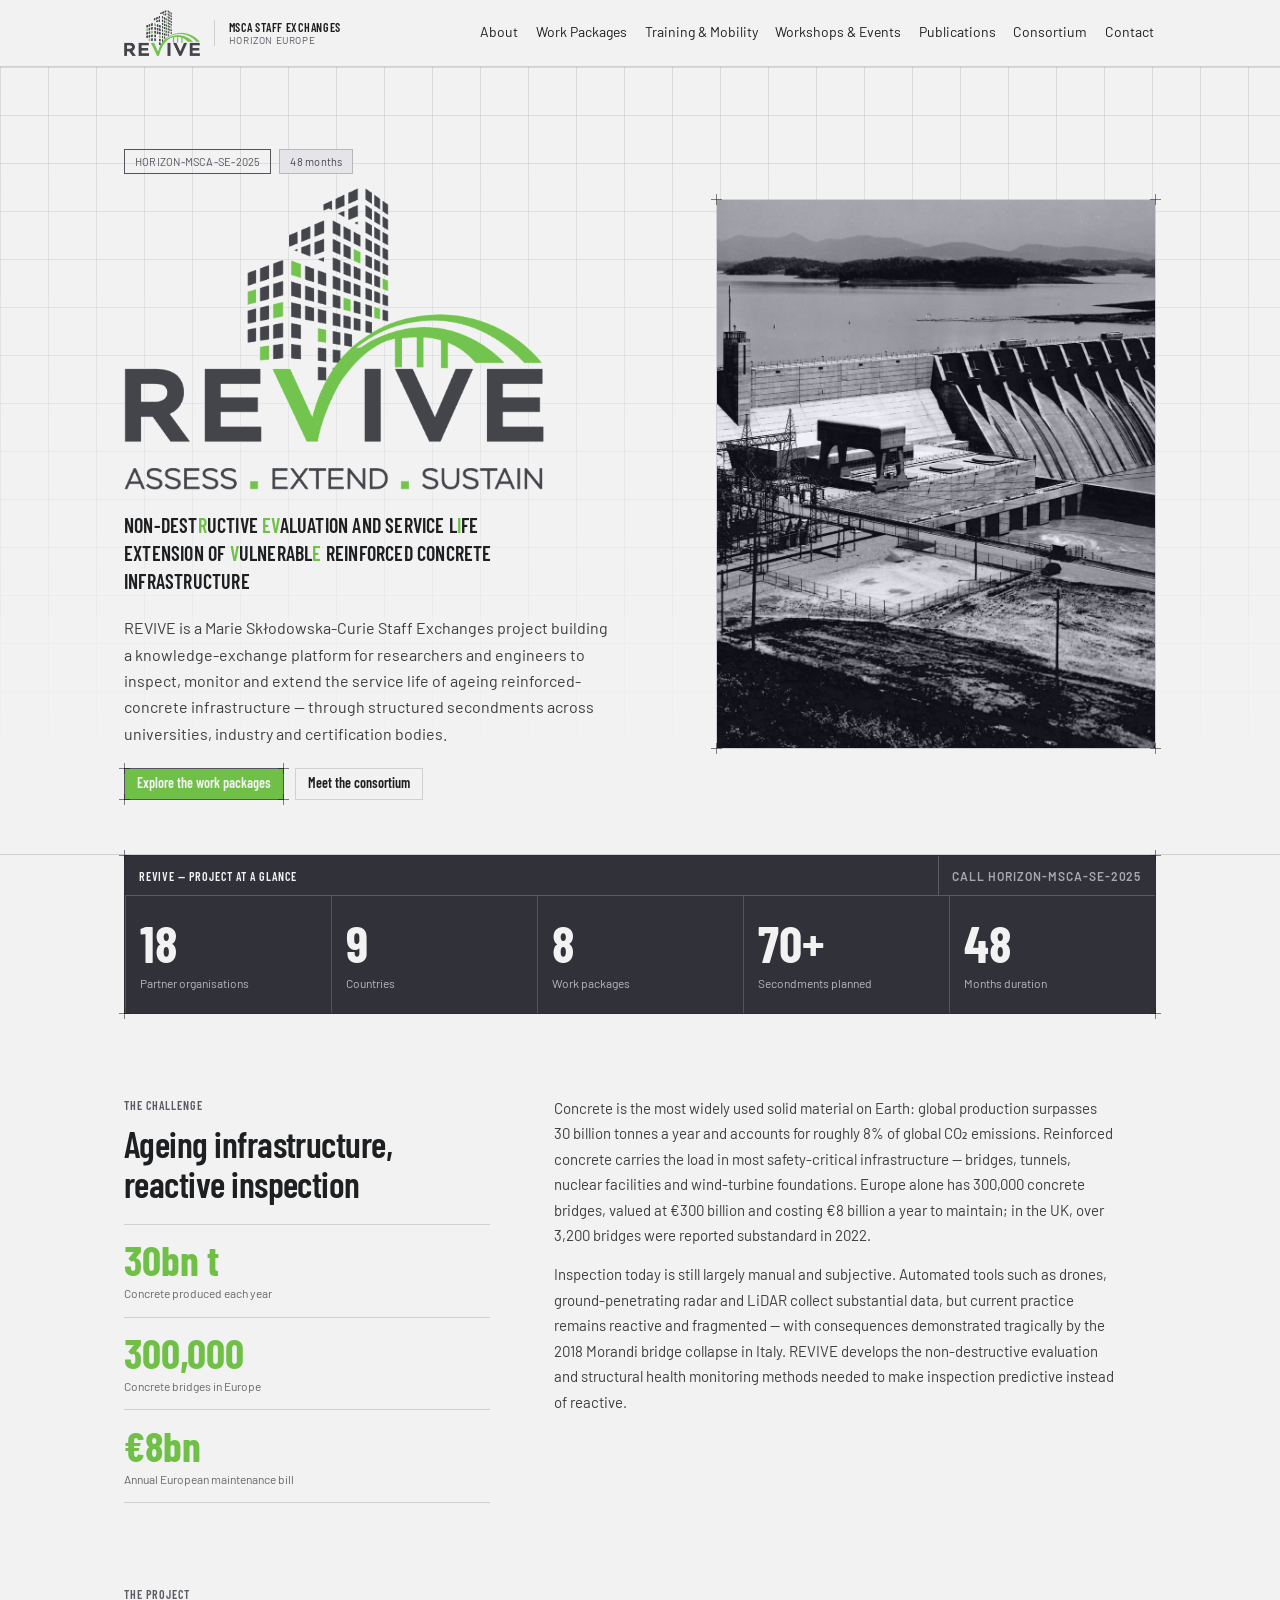
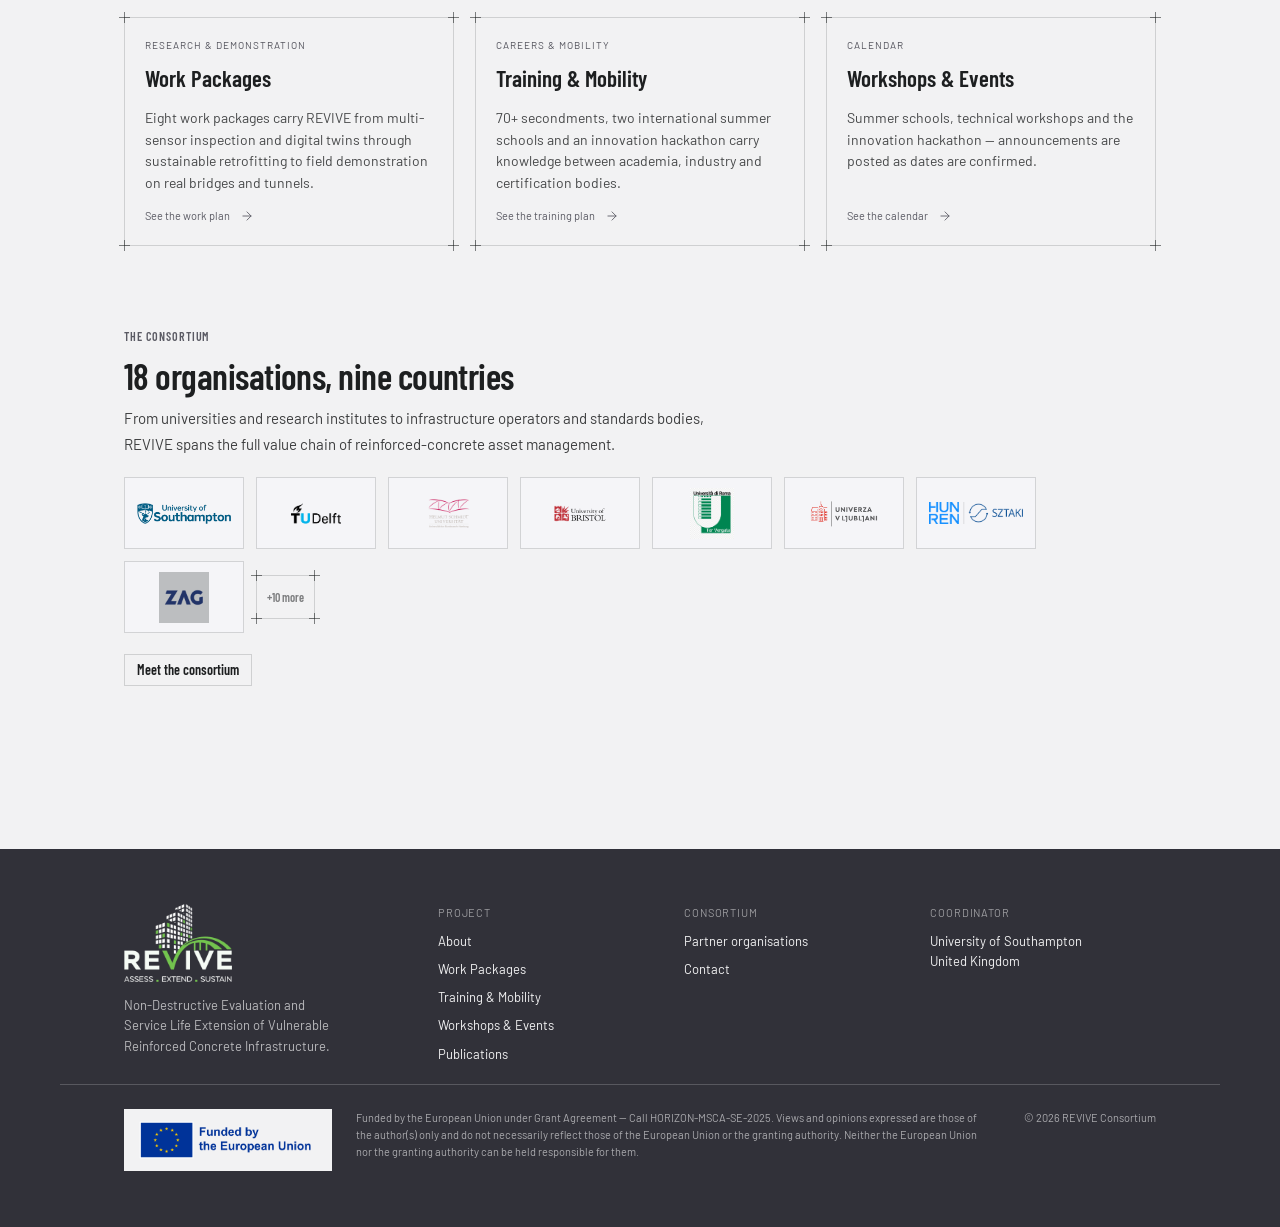
==== commit 442bbd89: "Add files via upload" ====
--- a/index.html
+++ b/index.html
@@ -41,7 +41,7 @@
     <p style="font-family:var(--font-heading);font-weight:600;font-size:clamp(16px,1.8vw,20px);text-transform:uppercase;letter-spacing:.01em;line-height:1.4;color:var(--color-text);margin:0 0 var(--space-6);max-width:46ch">Non-Dest<span style="color:var(--color-revive-green)">r</span>uctive <span style="color:var(--color-revive-green)">e</span><span style="color:var(--color-revive-green)">v</span>aluation and service l<span style="color:var(--color-revive-green)">i</span>fe extension of <span style="color:var(--color-revive-green)">v</span>ulnerabl<span style="color:var(--color-revive-green)">e</span> reinforced concrete infrastructure</p>
     <p style="font-size:16px;line-height:1.65;max-width:54ch;color:color-mix(in srgb, var(--color-text) 85%, transparent);margin:0 0 var(--space-6)">REVIVE is a Marie Skłodowska-Curie Staff Exchanges project building a knowledge-exchange platform for researchers and engineers to inspect, monitor and extend the service life of ageing reinforced-concrete infrastructure — through structured secondments across universities, industry and certification bodies.</p>
     <div style="display:flex;gap:var(--space-3);flex-wrap:wrap">
-      <a href="work-packages.html" class="btn btn-primary blueprint" style="text-decoration:none"><i class="corner tl"></i><i class="corner tr"></i><i class="corner bl"></i><i class="corner br"></i>Explore the work packages</a>
+      <a href="work-packages.html" class="btn btn-primary blueprint" style="text-decoration:none;background:var(--color-revive-green)"><i class="corner tl"></i><i class="corner tr"></i><i class="corner bl"></i><i class="corner br"></i>Explore the work packages</a>
       <a href="consortium.html" class="btn btn-secondary" style="text-decoration:none">Meet the consortium</a>
     </div>
   </div>
@@ -90,15 +90,15 @@
     <h2 style="font-size:clamp(26px,3.2vw,36px);margin:0 0 var(--space-6);line-height:1.1">Ageing infrastructure, reactive inspection</h2>
     <div style="display:flex;flex-direction:column;border-top:1px solid var(--color-divider)">
       <div style="padding:var(--space-4) 0;border-bottom:1px solid var(--color-divider)">
-        <div style="font-family:var(--font-heading);font-weight:700;font-size:clamp(30px,3.4vw,42px);line-height:1;color:var(--color-accent-700)">30bn t</div>
+        <div style="font-family:var(--font-heading);font-weight:700;font-size:clamp(30px,3.4vw,42px);line-height:1;color:var(--color-revive-green)">30bn t</div>
         <div style="font-size:12px;color:color-mix(in srgb, var(--color-text) 65%, transparent);margin-top:4px">Concrete produced each year</div>
       </div>
       <div style="padding:var(--space-4) 0;border-bottom:1px solid var(--color-divider)">
-        <div style="font-family:var(--font-heading);font-weight:700;font-size:clamp(30px,3.4vw,42px);line-height:1;color:var(--color-accent-700)">300,000</div>
+        <div style="font-family:var(--font-heading);font-weight:700;font-size:clamp(30px,3.4vw,42px);line-height:1;color:var(--color-revive-green)">300,000</div>
         <div style="font-size:12px;color:color-mix(in srgb, var(--color-text) 65%, transparent);margin-top:4px">Concrete bridges in Europe</div>
       </div>
       <div style="padding:var(--space-4) 0;border-bottom:1px solid var(--color-divider)">
-        <div style="font-family:var(--font-heading);font-weight:700;font-size:clamp(30px,3.4vw,42px);line-height:1;color:var(--color-accent-700)">€8bn</div>
+        <div style="font-family:var(--font-heading);font-weight:700;font-size:clamp(30px,3.4vw,42px);line-height:1;color:var(--color-revive-green)">€8bn</div>
         <div style="font-size:12px;color:color-mix(in srgb, var(--color-text) 65%, transparent);margin-top:4px">Annual European maintenance bill</div>
       </div>
     </div>
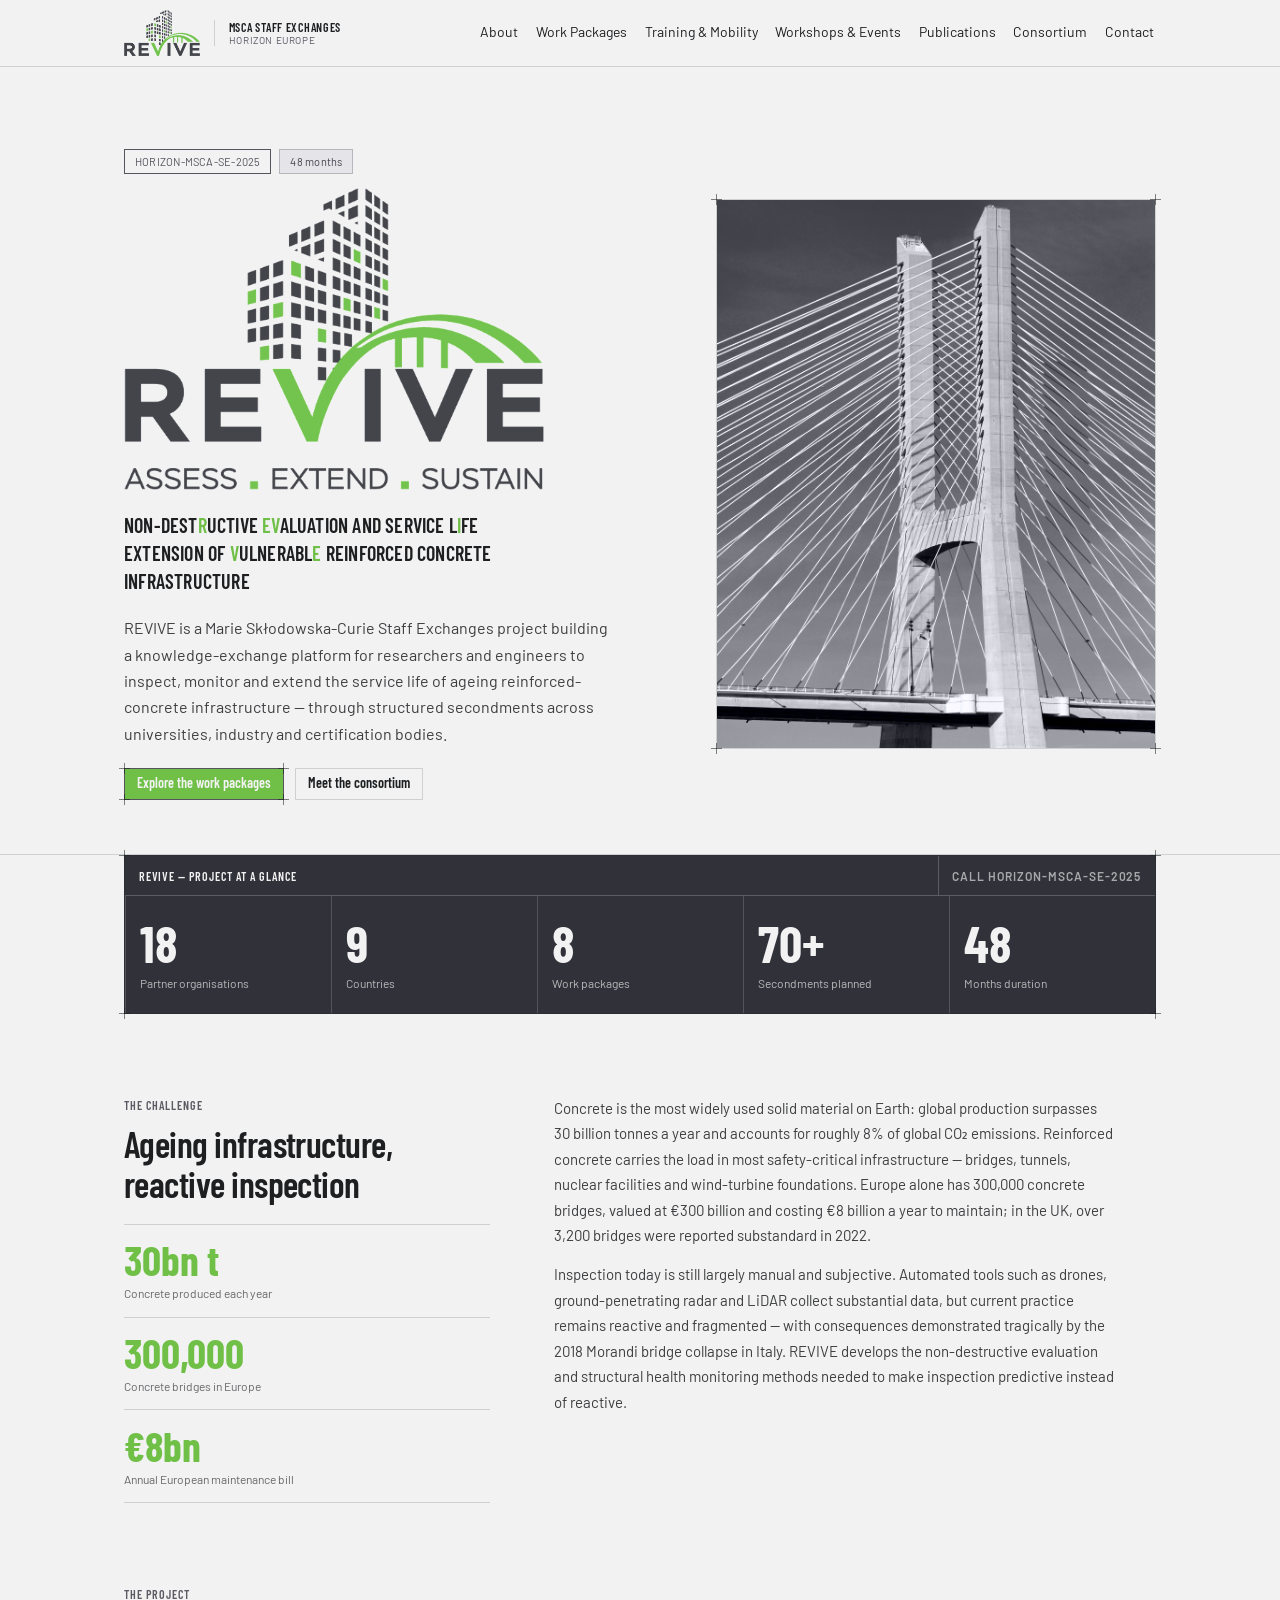
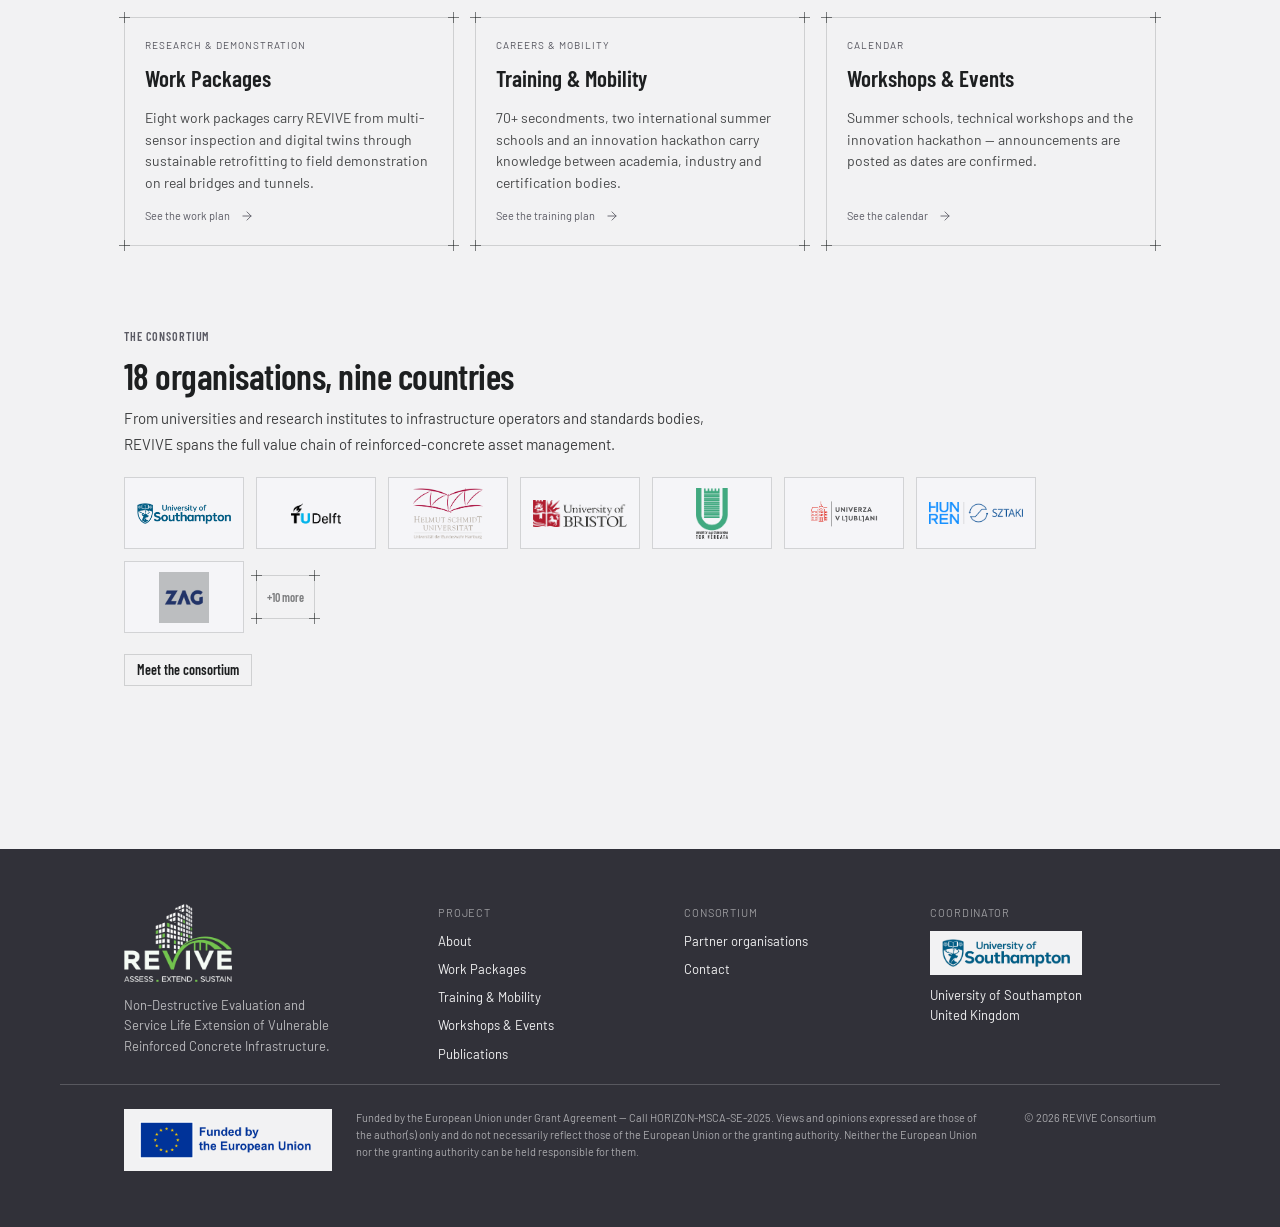
==== commit 489980b7: "Add files via upload" ====
--- a/index.html
+++ b/index.html
@@ -179,7 +179,7 @@
     </div>
     <div>
       <div style="font-size:11px;letter-spacing:.08em;text-transform:uppercase;color:color-mix(in srgb, var(--color-bg) 55%, transparent);margin-bottom:var(--space-3)">Coordinator</div>
-      <p style="font-size:13px;margin:0;color:var(--color-bg)">University of Southampton<br/>United Kingdom</p>
+      <span style="background:var(--color-bg);padding:8px 12px;display:inline-flex;margin-bottom:10px"><img src="assets/logos/uos.png" alt="University of Southampton logo" style="height:28px;width:auto;display:block" onerror="this.closest('span').style.display='none'"></span><p style="font-size:13px;margin:0;color:var(--color-bg)">University of Southampton<br/>United Kingdom</p>
     </div>
   </div>
   <div style="max-width:1160px;margin:0 auto;padding-top:24px;padding-bottom:56px;padding-left:clamp(20px,5vw,64px);padding-right:clamp(20px,5vw,64px);display:flex;align-items:flex-start;flex-wrap:wrap;column-gap:32px;row-gap:20px;border-top:1px solid color-mix(in srgb, var(--color-bg) 20%, transparent)">
--- a/site.css
+++ b/site.css
@@ -5,18 +5,6 @@
 a:not(.btn):hover { color: var(--color-accent-900); }
 
 .gridhead { position: relative; isolation: isolate; }
-.gridhead::before {
-  content: '';
-  position: absolute;
-  inset: 0;
-  z-index: -1;
-  background-image:
-    linear-gradient(to right, var(--color-divider) 1px, transparent 1px),
-    linear-gradient(to bottom, var(--color-divider) 1px, transparent 1px);
-  background-size: 48px 48px;
-  -webkit-mask-image: linear-gradient(to bottom, rgba(0,0,0,0.7), transparent 90%);
-  mask-image: linear-gradient(to bottom, rgba(0,0,0,0.7), transparent 90%);
-}
 
   .h1:hover { border-color:var(--color-accent);box-shadow:var(--shadow-md);transform:translateY(-3px); }
   .h2:hover { border-color:var(--color-accent);box-shadow:var(--shadow-md);transform:translateY(-3px); }
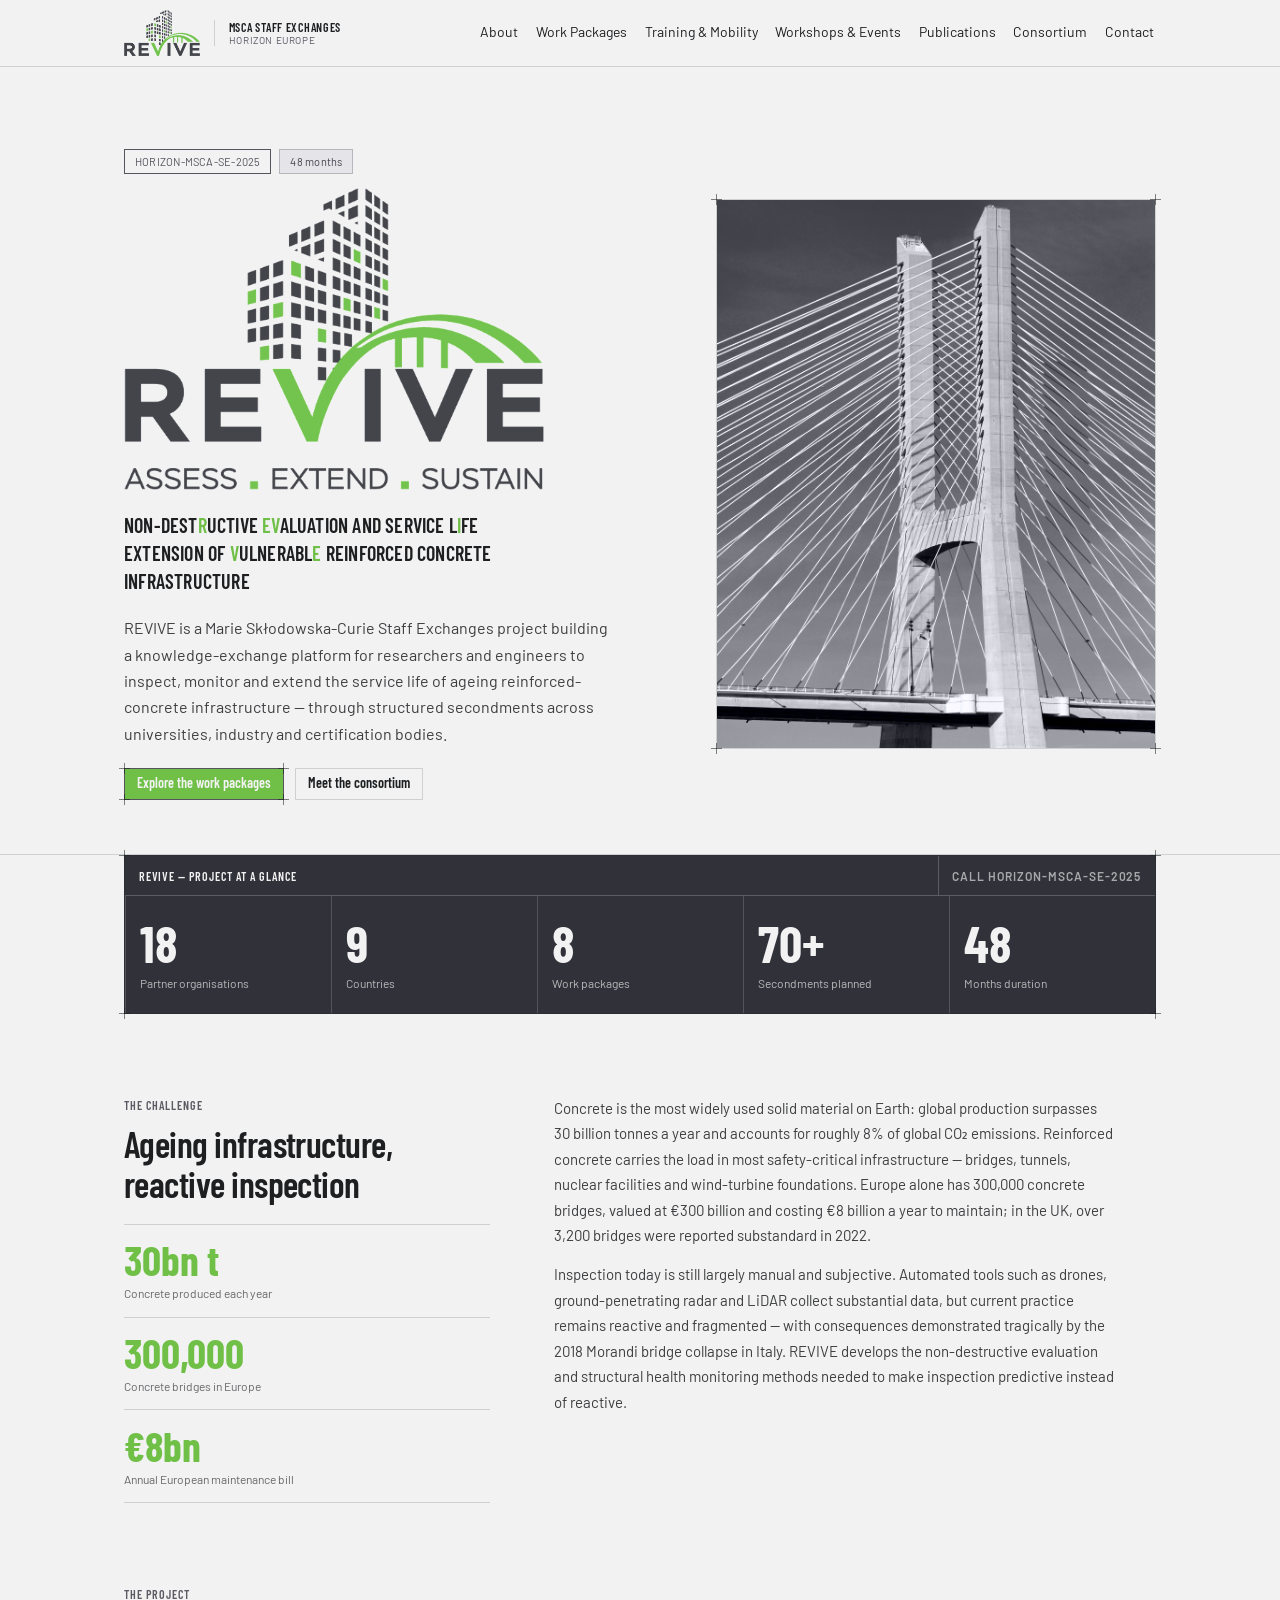
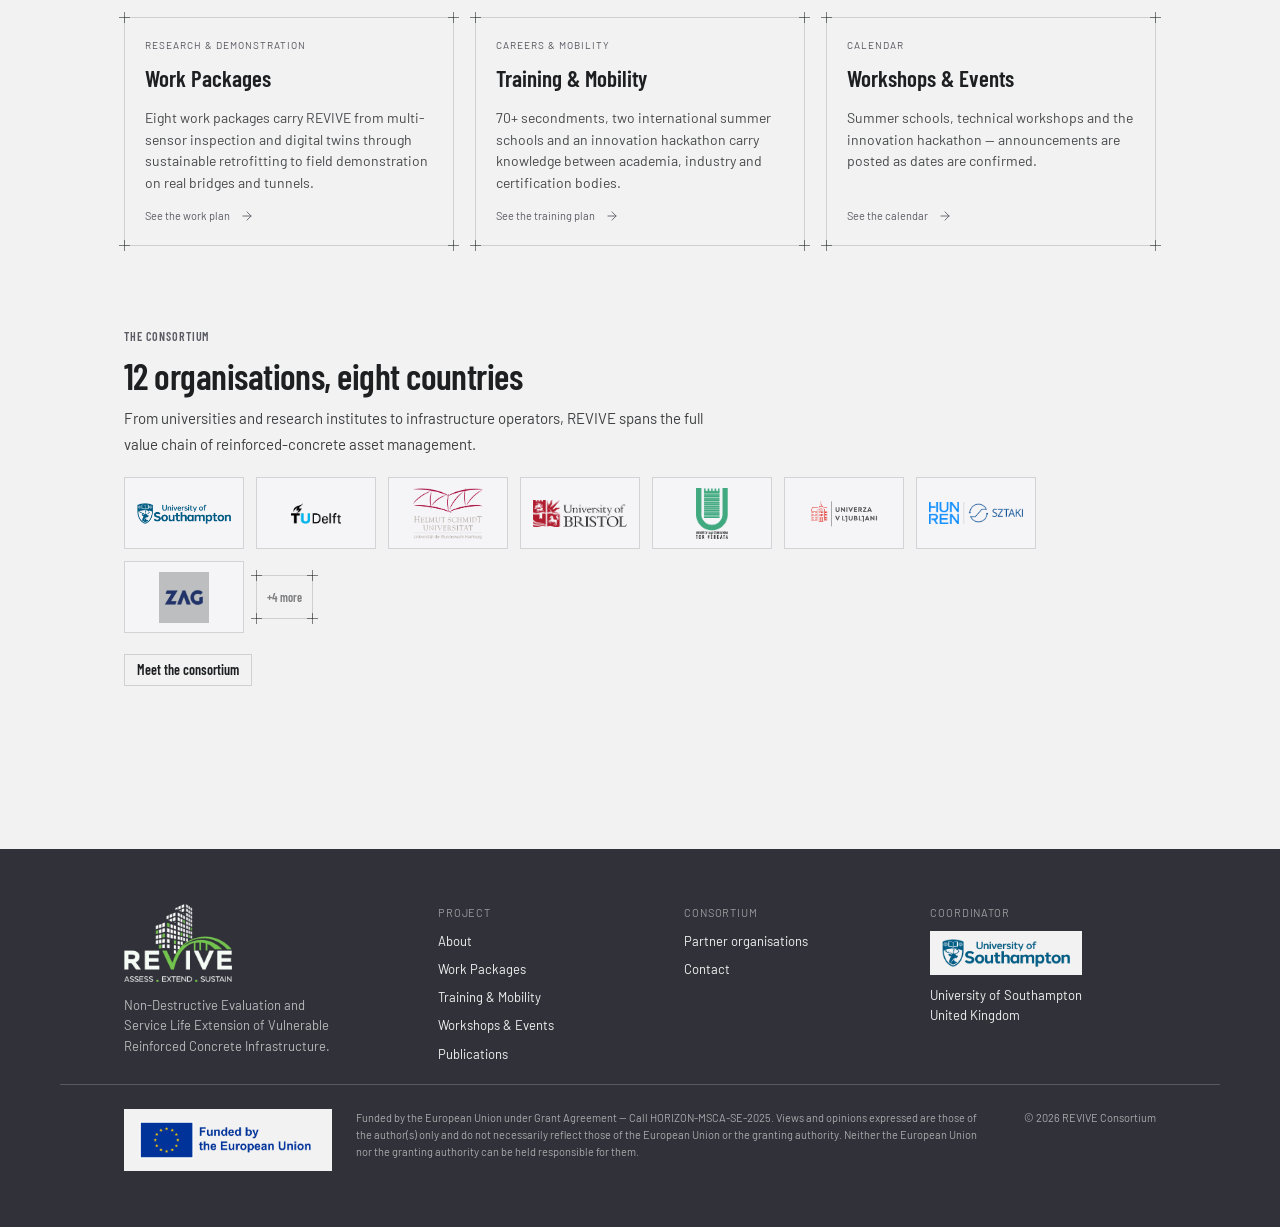
==== commit 48dd25c7: "Add files via upload" ====
--- a/index.html
+++ b/index.html
@@ -138,8 +138,8 @@
 
 <section style="max-width:1160px;margin:0 auto;padding:0 clamp(20px,5vw,64px) calc(var(--space-8) * 3)">
   <span style="display:block;font-family:var(--font-heading);font-weight:600;font-size:12px;letter-spacing:.08em;text-transform:uppercase;color:var(--color-accent-700);margin-bottom:var(--space-3)">The consortium</span>
-  <h2 style="font-size:clamp(26px,3.2vw,36px);margin:0 0 var(--space-3);line-height:1.1">18 organisations, nine countries</h2>
-  <p style="font-size:15px;line-height:1.7;color:color-mix(in srgb, var(--color-text) 85%, transparent);margin:0 0 var(--space-6);max-width:75ch">From universities and research institutes to infrastructure operators and standards bodies, REVIVE spans the full value chain of reinforced-concrete asset management.</p>
+  <h2 style="font-size:clamp(26px,3.2vw,36px);margin:0 0 var(--space-3);line-height:1.1">12 organisations, eight countries</h2>
+  <p style="font-size:15px;line-height:1.7;color:color-mix(in srgb, var(--color-text) 85%, transparent);margin:0 0 var(--space-6);max-width:75ch">From universities and research institutes to infrastructure operators, REVIVE spans the full value chain of reinforced-concrete asset management.</p>
   <div style="display:flex;flex-wrap:wrap;gap:12px;margin-bottom:var(--space-6);align-items:center">
     <span class="blueprint" style="position:relative;width:120px;height:72px;flex:none;display:flex;align-items:center;justify-content:center;overflow:hidden;background:var(--color-neutral-100)"><i class="corner tl"></i><i class="corner tr"></i><i class="corner bl"></i><i class="corner br"></i><img src="assets/logos/uos.png" alt="University of Southampton logo" style="max-width:80%;max-height:72%;object-fit:contain" onerror="this.remove()"></span>
     <span class="blueprint" style="position:relative;width:120px;height:72px;flex:none;display:flex;align-items:center;justify-content:center;overflow:hidden;background:var(--color-neutral-100)"><i class="corner tl"></i><i class="corner tr"></i><i class="corner bl"></i><i class="corner br"></i><img src="assets/logos/tud.png" alt="TU Delft logo" style="max-width:80%;max-height:72%;object-fit:contain" onerror="this.remove()"></span>
@@ -149,7 +149,7 @@
     <span class="blueprint" style="position:relative;width:120px;height:72px;flex:none;display:flex;align-items:center;justify-content:center;overflow:hidden;background:var(--color-neutral-100)"><i class="corner tl"></i><i class="corner tr"></i><i class="corner bl"></i><i class="corner br"></i><img src="assets/logos/ul.png" alt="University of Ljubljana logo" style="max-width:80%;max-height:72%;object-fit:contain" onerror="this.remove()"></span>
     <span class="blueprint" style="position:relative;width:120px;height:72px;flex:none;display:flex;align-items:center;justify-content:center;overflow:hidden;background:var(--color-neutral-100)"><i class="corner tl"></i><i class="corner tr"></i><i class="corner bl"></i><i class="corner br"></i><img src="assets/logos/sztaki.png" alt="HUN-REN SZTAKI logo" style="max-width:80%;max-height:72%;object-fit:contain" onerror="this.remove()"></span>
     <span class="blueprint" style="position:relative;width:120px;height:72px;flex:none;display:flex;align-items:center;justify-content:center;overflow:hidden;background:var(--color-neutral-100)"><i class="corner tl"></i><i class="corner tr"></i><i class="corner bl"></i><i class="corner br"></i><img src="assets/logos/zag.png" alt="ZAG logo" style="max-width:80%;max-height:72%;object-fit:contain" onerror="this.remove()"></span>
-    <span class="blueprint" style="position:relative;display:inline-flex;align-items:center;justify-content:center;min-width:56px;height:44px;padding:0 10px;font-family:var(--font-heading);font-weight:600;font-size:12px;color:color-mix(in srgb, var(--color-text) 55%, transparent)"><i class="corner tl"></i><i class="corner tr"></i><i class="corner bl"></i><i class="corner br"></i>+10 more</span>
+    <span class="blueprint" style="position:relative;display:inline-flex;align-items:center;justify-content:center;min-width:56px;height:44px;padding:0 10px;font-family:var(--font-heading);font-weight:600;font-size:12px;color:color-mix(in srgb, var(--color-text) 55%, transparent)"><i class="corner tl"></i><i class="corner tr"></i><i class="corner bl"></i><i class="corner br"></i>+4 more</span>
   </div>
   <a href="consortium.html" class="btn btn-secondary" style="text-decoration:none">Meet the consortium</a>
 </section>
